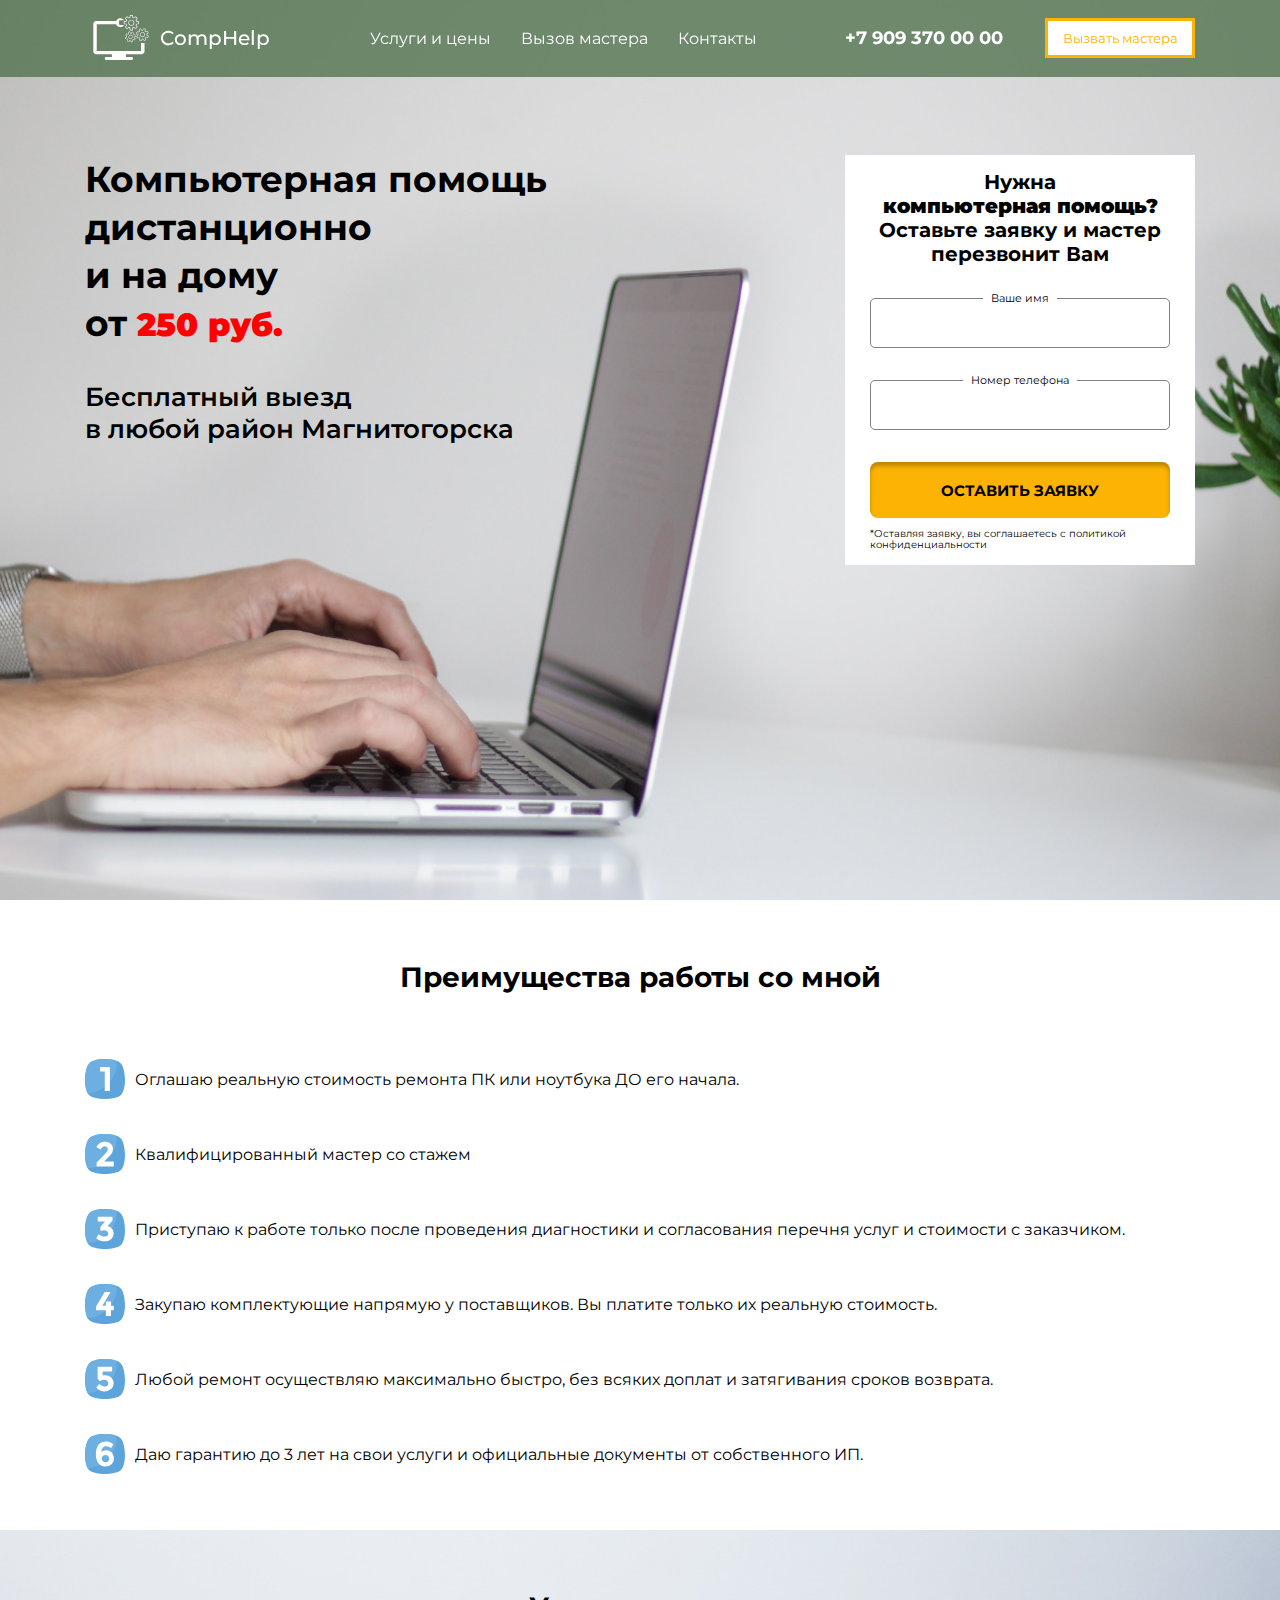
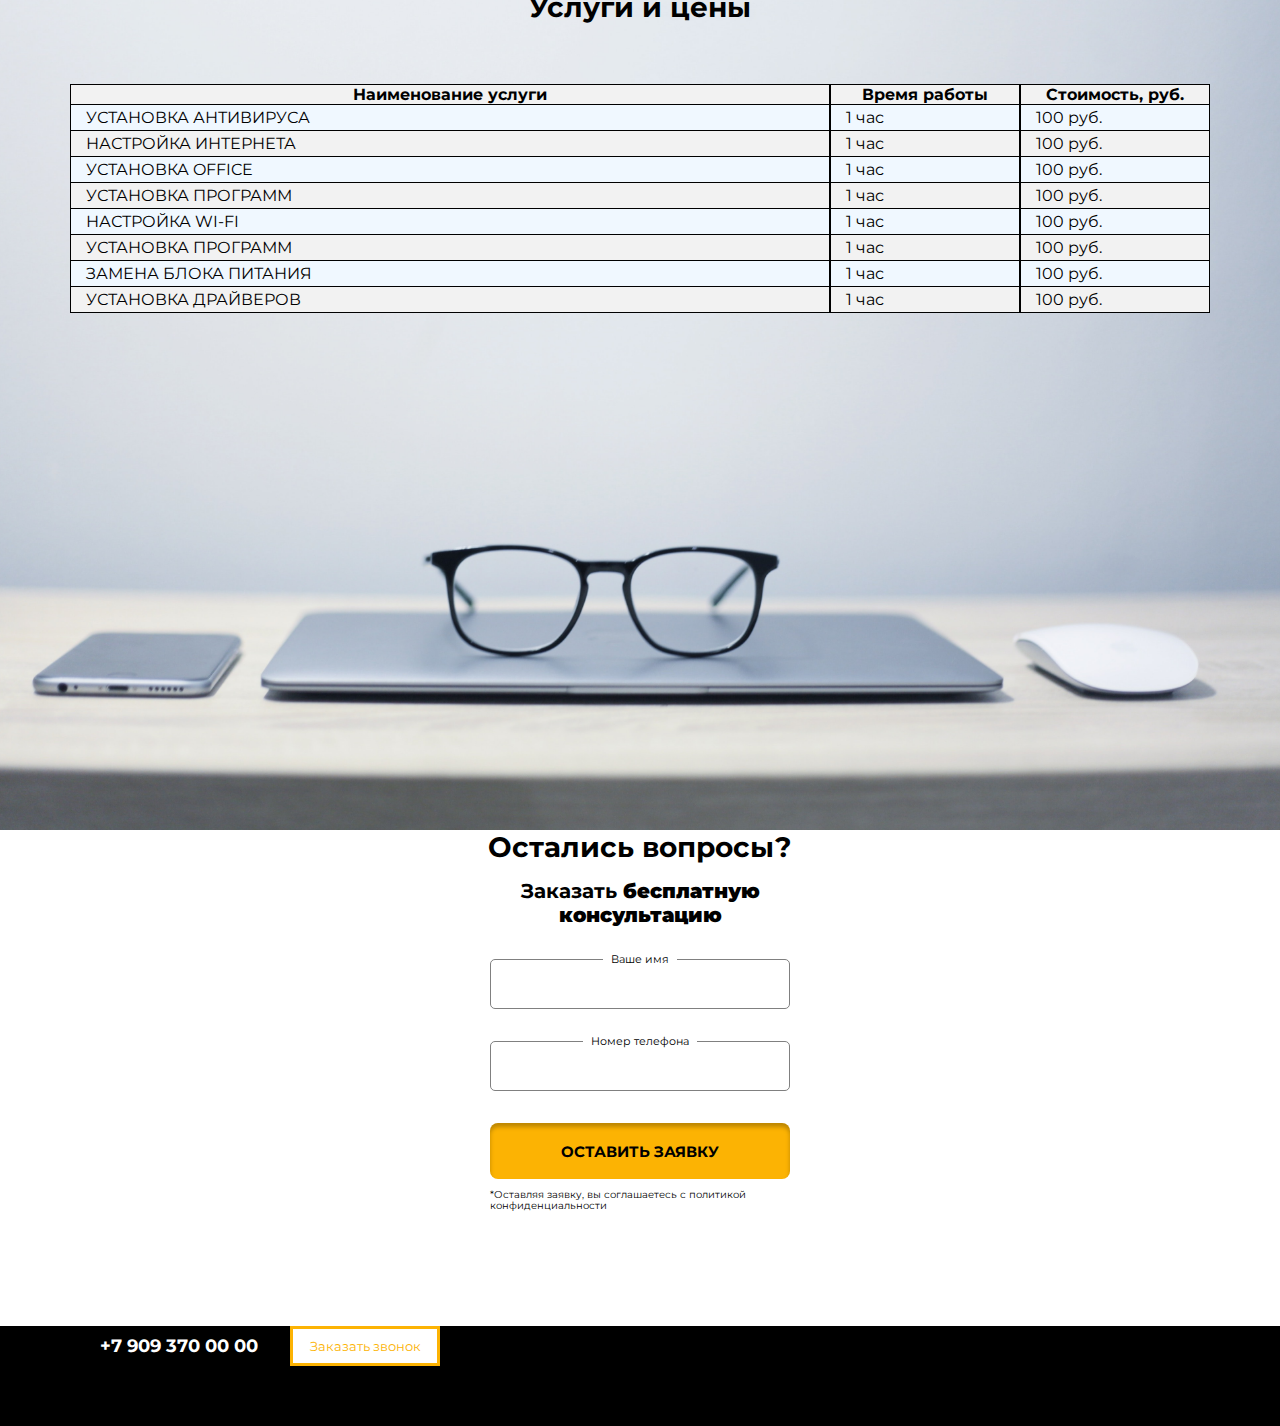
==== index.html @ 7431a52c "Add files via upload" ====
<!DOCTYPE html>
<html lang="ru">
<head>
	<meta charset="UTF-8">
	<title>CoffeeMe</title>
	<link rel="stylesheet" type="text/css" href="css/bootstrap-grid.min.css">
	<link rel="stylesheet" type="text/css" href="css/style.css">
	<link href="https://fonts.googleapis.com/css2?family=Montserrat:wght@300;400;500;600;700&display=swap" rel="stylesheet">
	<link href="https://fonts.googleapis.com/css2?family=Roboto:wght@300;400;500;700&display=swap" rel="stylesheet">
</head>
<body>
<header>
																<!--Навигация-->
	<nav>
		<div class="container nav-container">
			<div class="row">
				<div class="col-xl-3">
				<div class="logo">
					<img src="img/logo.svg" alt="">
					<div class="logo-text">CompHelp</div>
				</div>
				</div>
				<div class="col-xl-5 navigation">
					<div class="nav">
					<ul>
						<li><a href="#">Услуги и цены</a></li>
						<li><a href="#">Вызов мастера</a></li>
						<li><a href="#">Контакты</a></li>
					</ul>
				</div>
			</div>
			<div class="col-xl-4 phone">
				<p>+7 909 370 00 00</p>
				<div><button class="nav-btn" type="submit">Вызвать мастера</button></div>
			</div>
		</div>
		</div>
	</nav>	
																<!--Конец навигации-->	
																<!--Главный экран-->
		<div class="container offer-container">
			<div class="row offer-row justify-content-between">

								<div class="col-xl-6 offer">
									<h1>Компьютерная помощь<br>дистанционно<br>и на дому<br>от <span><b>250 руб.</b></span></h1>
									<p class="main-subtitle">Бесплатный выезд<br>в любой район Магнитогорска</p>						
								</div>

								<div class="col-xl-4">
									<div class="main-form">
											<h3 class="main-form-text">Нужна<br><b>компьютерная помощь?</b><br>Оставьте заявку и мастер перезвонит Вам</h3>
											<form class="form" action="#" method="POST">
												<label for="#">Ваше имя</label>
												<input class="form-input" type="text">
												<label for="#">Номер телефона</label>
												<input class="form-input" type="text">
												<button class="main-form-btn button" type="submit">Оставить заявку</button>
												<p>*Оставляя заявку, вы соглашаетесь с политикой конфиденциальности</p>
											</form>
									</div>
								</div>
			</div>
		</div>	
															<!--Конец главного экрана-->
</header>

	<main>
	<div class="advantages">
		<div class="container advantages-container">
		<h2>Преимущества работы со мной</h2>
		<div class="advantage-list">
		<div class="ad1"><img src="img/one.svg"><p>Оглашаю реальную стоимость ремонта ПК или ноутбука ДО его начала.</p></div>
		<div class="ad2"><img src="img/two.svg"><p>Квалифицированный мастер со стажем</p></div>
		<div class="ad3"><img src="img/three.svg"><p>Приступаю к работе только после проведения диагностики и согласования перечня услуг и стоимости с заказчиком.</p></div>
		<div class="ad4"><img src="img/four.svg"><p>Закупаю комплектующие напрямую у поставщиков. Вы платите только их реальную стоимость.</p></div>
		<div class="ad5"><img src="img/five.svg"><p>Любой ремонт осуществляю максимально быстро, без всяких доплат и затягивания сроков возврата.</p></div>
		<div class="ad6"><img src="img/six.svg"><p>Даю гарантию до 3 лет на свои услуги  и официальные документы от собственного ИП.</p></div>
	</div>
		</div>
	</div>

	<section class="price">
		<div class="container price-container">
			<div class="row">
				<div class="col-xl-12">
					<h2>Услуги и цены</h2>
				</div>
			</div>
			<div class="row">
			<div class="col-xl-8 tables">
				<table class="table1">
				  <tr>
				   	<th>Наименование услуги</th>
				    
				  </tr>

				  <tr>
				    <td>УСТАНОВКА АНТИВИРУСА</td>				    
				  </tr>

				   <tr>
				    <td>НАСТРОЙКА ИНТЕРНЕТА</td>
				  </tr>

				   <tr>
				    <td>УСТАНОВКА OFFICE</td>
				  </tr>

				   <tr>
				    <td>УСТАНОВКА ПРОГРАММ</td>
				  </tr>

				  <tr>
				    <td>НАСТРОЙКА WI-FI</td>				    
				  </tr>

				  <tr>
				    <td>УСТАНОВКА ПРОГРАММ</td>
				   </tr>

				  <tr>
				    <td>ЗАМЕНА БЛОКА ПИТАНИЯ</td>
				  </tr>

				  <tr>
				    <td>УСТАНОВКА ДРАЙВЕРОВ</td>
				  </tr>
				 </table>	
				 </div>

				 <div class="col-xl-2 tables">
				<table class="table1">
				 <th>Время работы</th>
				 <tr>
				 	<td>1 час</td>
				 </tr>
				 <tr>
				 	<td>1 час</td>
				 </tr>
				 <tr>
				 	<td>1 час</td>
				 </tr>
				 <tr>
				 	<td>1 час</td>
				 </tr>
				 <tr>
				 	<td>1 час</td>
				 </tr>
				 <tr>
				 	<td>1 час</td>
				 </tr>
				 <tr>
				 	<td>1 час</td>
				 </tr>
				 <tr>
				 	<td>1 час</td>
				 </tr>				
				</table>
			</div>
				<div class="col-xl-2 tables">
				<table class="table1">
				    <th>Стоимость, руб.</th>
				    <tr>
				    	<td>100 руб.</td>
				    </tr>
				    <tr>
				    	<td>100 руб.</td>
				    </tr>
				    <tr>
				    	<td>100 руб.</td>
				    </tr>
				    <tr>
				    	<td>100 руб.</td>
				    </tr>
				    <tr>
				    	<td>100 руб.</td>
				    </tr>
				    <tr>
				    	<td>100 руб.</td>
				    </tr>
				    <tr>
				    	<td>100 руб.</td>
				    </tr>
				    <tr>
				    	<td>100 руб.</td>
				    </tr>
				</table>
				    </div>	
			
</div>
		
	</section>
															<!--Это слайдер-->
	

	<section class="section-review">
		<div class="container review-container">
			<div class="row">
				<div class="col-xl-12">
					<h2>Остались вопросы?</h2>
				</div>
			</div>
			<div class="row">
				<div class="col-xl-4 offset-xl-4">
					
					<div class="main-form">
											<h2 class="main-form-text">Заказать <b>бесплатную консультацию</b></h2>
											<form class="form" action="#" method="POST">
												<label for="#">Ваше имя</label>
												<input class="form-input" type="text">
												<label for="#">Номер телефона</label>
												<input class="form-input" type="text">
												<button class="main-form-btn button" type="submit">Оставить заявку</button>
												<p>*Оставляя заявку, вы соглашаетесь с политикой конфиденциальности</p>
											</form>
									</div>

				</div>
			</div>
		</div>
	</section>		
	</main>

	<footer>
		<div class="container footer-container">

		<div class="col-xl-4 phone">
				<p>+7 909 370 00 00</p>
				<div><button class="nav-btn" type="submit">Заказать звонок</button></div>
			</div>
			</div>
	</footer>
	<!-- <script src="js/jquery-3.5.1.min.js"></script> -->
	<!-- <script src="js/owl.carousel.min.js"></script> -->
	<!-- <script src="js/script.js"></script> -->

<!--Подключеам стили слик слайдера-->
	<script src="https://ajax.googleapis.com/ajax/libs/jquery/1.11.3/jquery.min.js"></script>
	<link rel="stylesheet" href="js/slick/slick.css">
	<link rel="stylesheet" href="js/slick/slick-theme.css">

																			<!--Подключеам саму библиотеку слик слайдера-->

	<script src="js/slick/slick.min.js"></script>

																			<!--Инициализируем слайдера-->

	<script>
		
  $('.review-slider').slick({
  	dots: true,
  	arrows: true,
    infinite: true,
  slidesToShow: 1,
  slidesToScroll: 1,
  responsive: [
    {
      
      breakpoint: 991,
      settings: {
        slidesToShow: 2,
        slidesToScroll: 2
      }
    },
    {
      breakpoint: 767,
      settings: {
        slidesToShow: 1,
        slidesToScroll: 1
      }
    }
    // You can unslick at a given breakpoint now by adding:
    // settings: "unslick"
    // instead of a settings object
  ]
  });

	</script>


</body>
</html>
---- css/style.css ----
@import url(header.css);
@import url(advantages.css);
@import url(price.css);
@import url(review.css);
@import url(footer.css);

* {
	font-family: 'Montserrat', sans-serif;
	margin: 0;
	padding: 0;
	box-sizing: border-box;
	outline: none !important;
}
h2 {
	font-size: 28px;
	text-align: center;
}
ul {
	list-style: none;
}
a {
	text-decoration: none;	
	color: #fff;
}
							/*Оформление форм*/
.main-form {
	background-color: #fff;
	color: #000;
	text-align: center;	
	max-width: 100%;
	padding: 15px 25px;
}
	/*Заголовок формы*/
.main-form-text {
	margin-bottom: 2rem;
	font-size: 20px;
}
.main-form p {
	font-size: 0.6em;
	text-align: left;
	margin-top: 10px;
}
/*Поле для ввода*/
.form-input {
	display: block;
	border: 1px solid grey;
	width: 100%;
	padding: 1rem;
	margin: 2rem 0;
	border-radius: 5px;
}


/*Подписи к полям*/
label {
	position: absolute;
	left: 50%;
	transform: translateX(-50%) translateY(-50%);
	background-color: #fff;
	padding: 0.5rem;
	font-size: 0.7rem;
}

/*Кнопка отправить заявку*/
.main-form-btn {
display: block;
height: 3.5rem;
width: 100%;
font-size: 0.7em;
}

.button {
	background-color: #fcb303;
	color: #000;
	font-weight: 700;
	font-size: 15px;
	padding: 10px 18px;
	border-radius: 8px;
	text-transform: uppercase;
	border: none;
	transition: all 0.2s;
	box-shadow: inset 0px 4px 4px rgba(0, 0, 0, 0.25);
}
button:hover {
	cursor: pointer;
	background-color: darken(#fcb303, 5%);

}
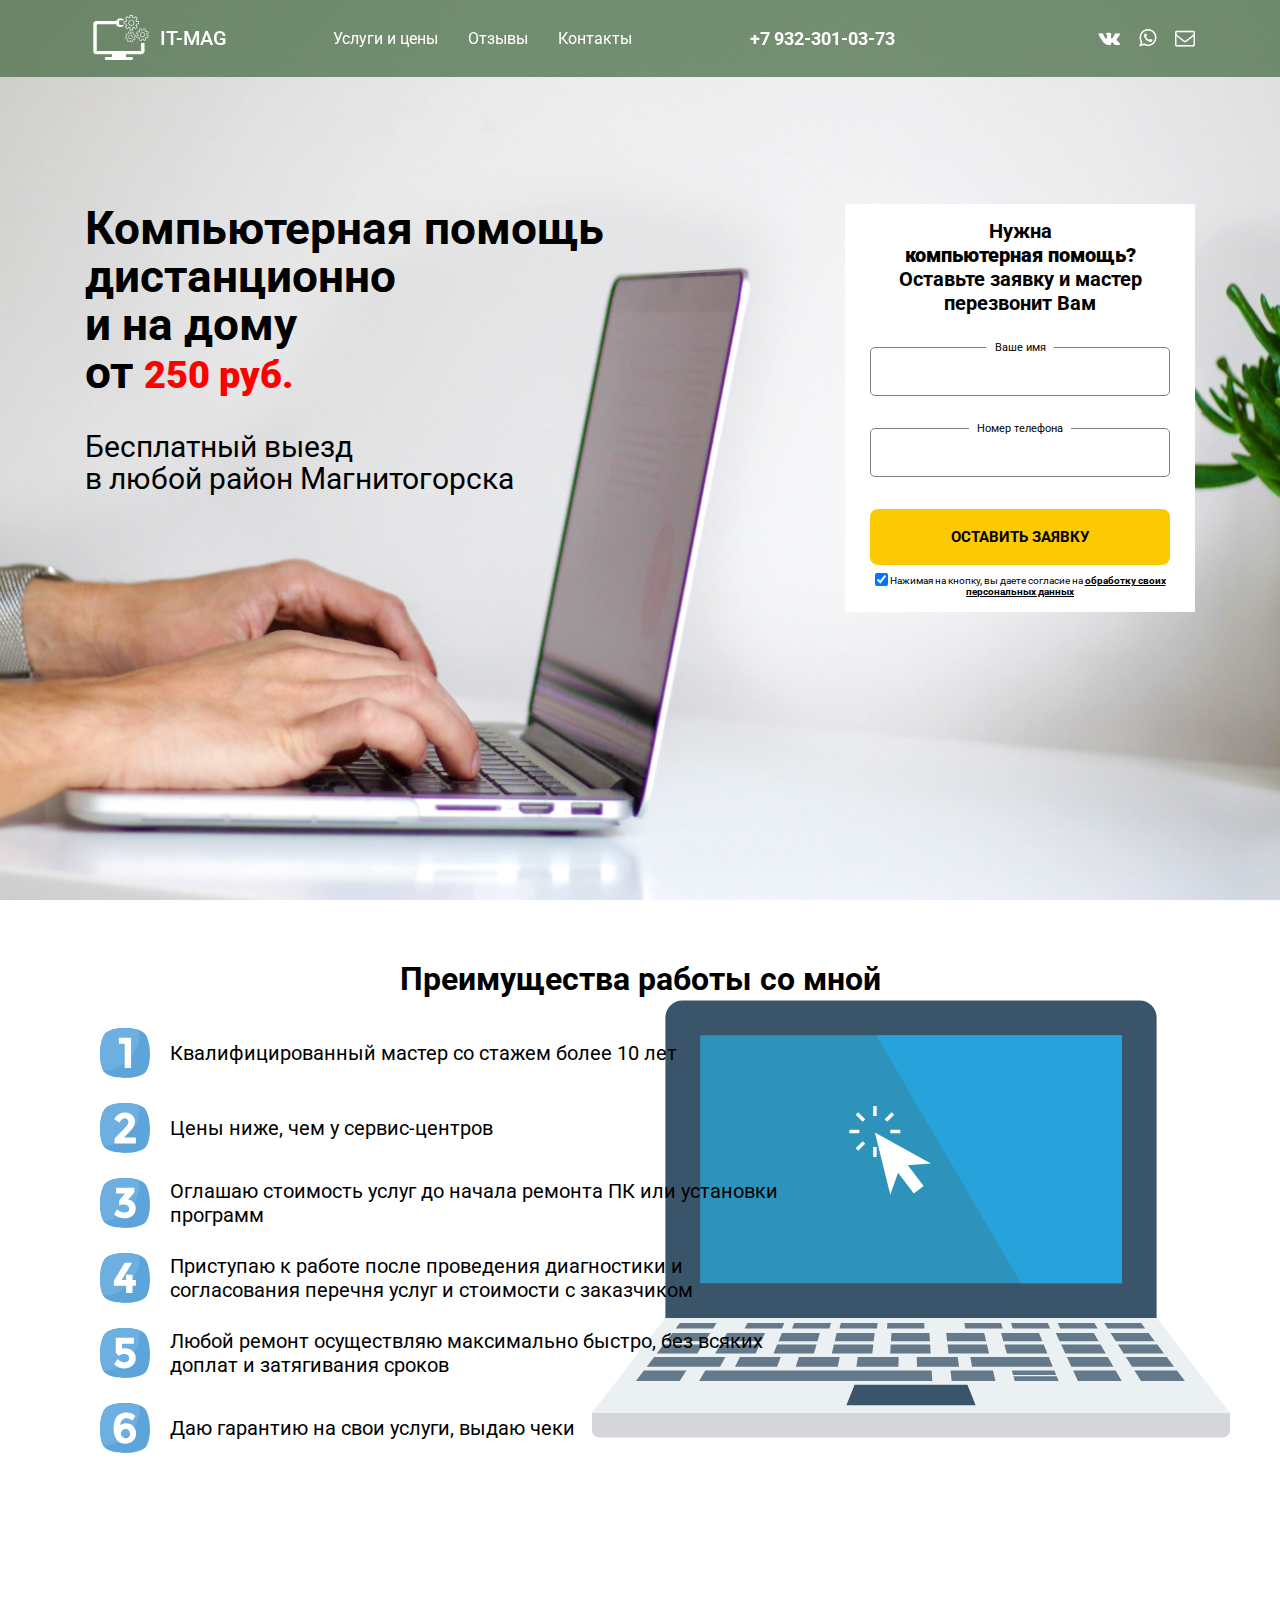
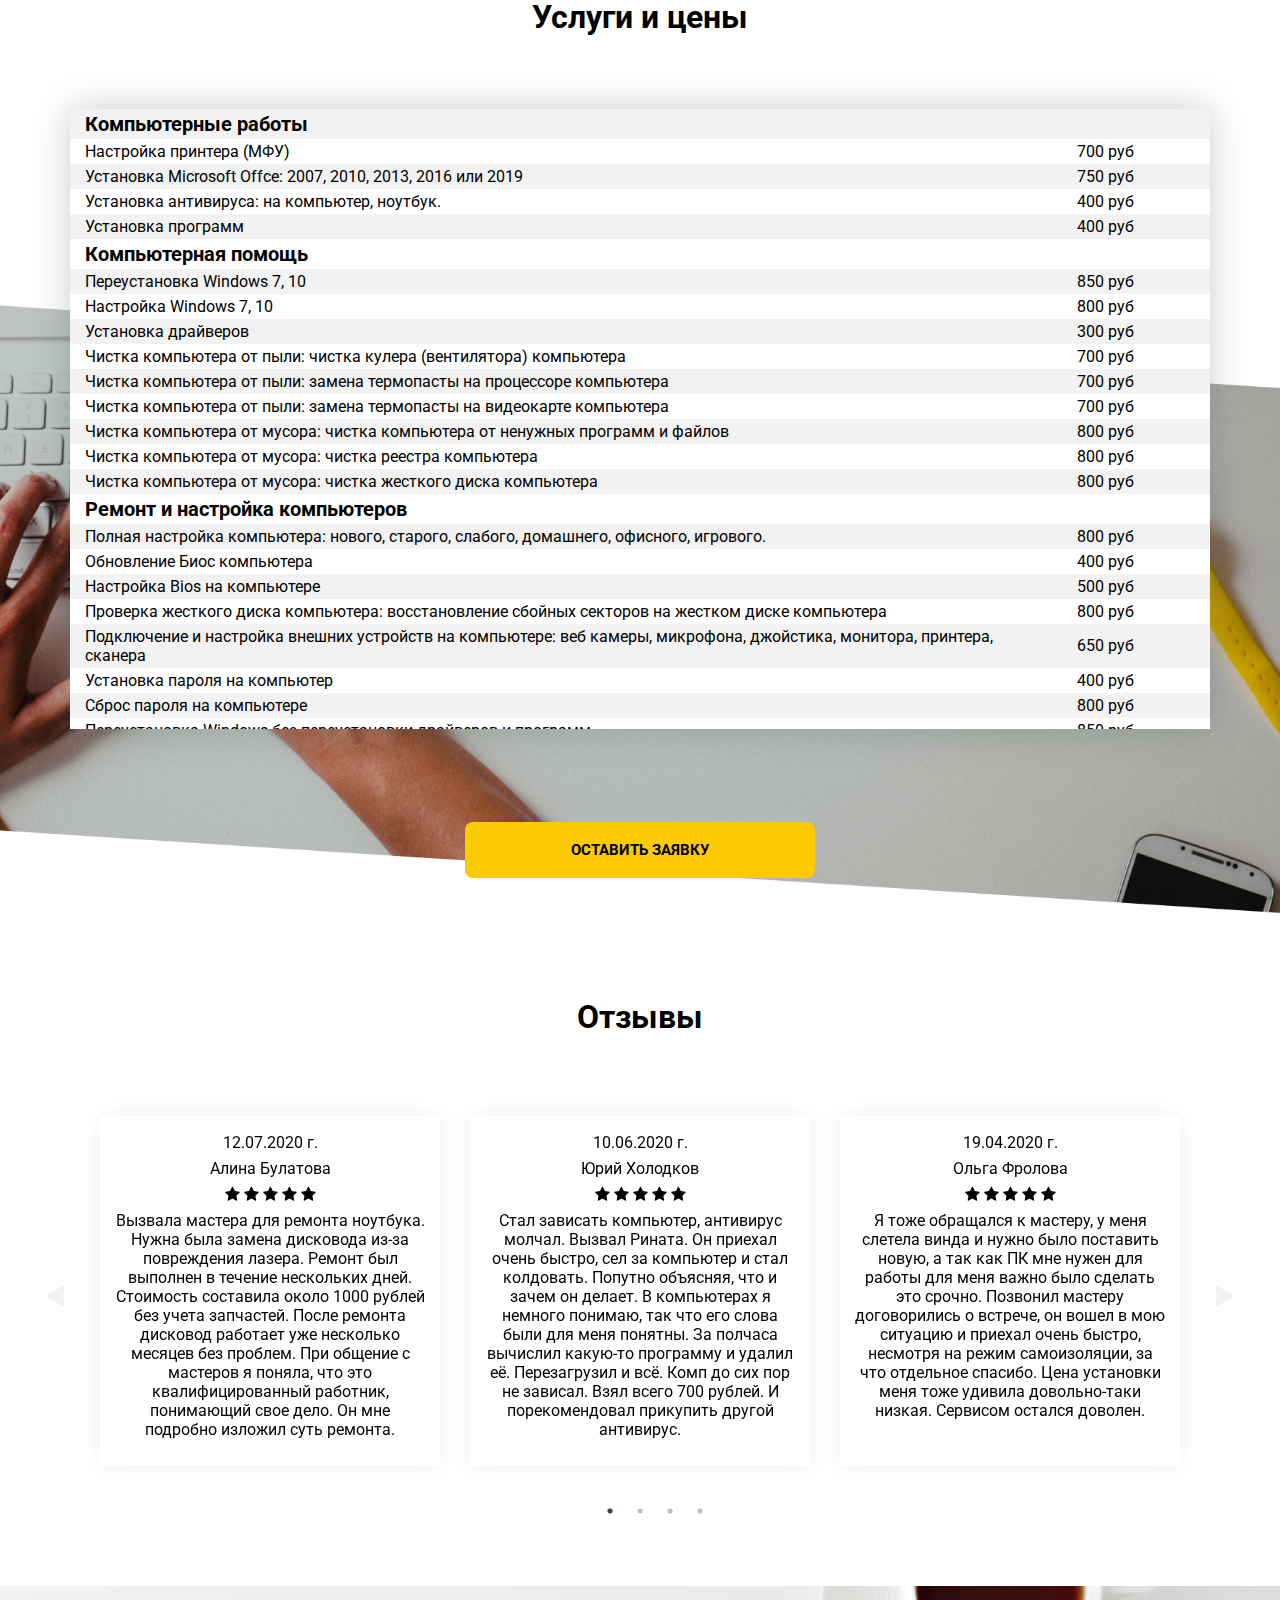
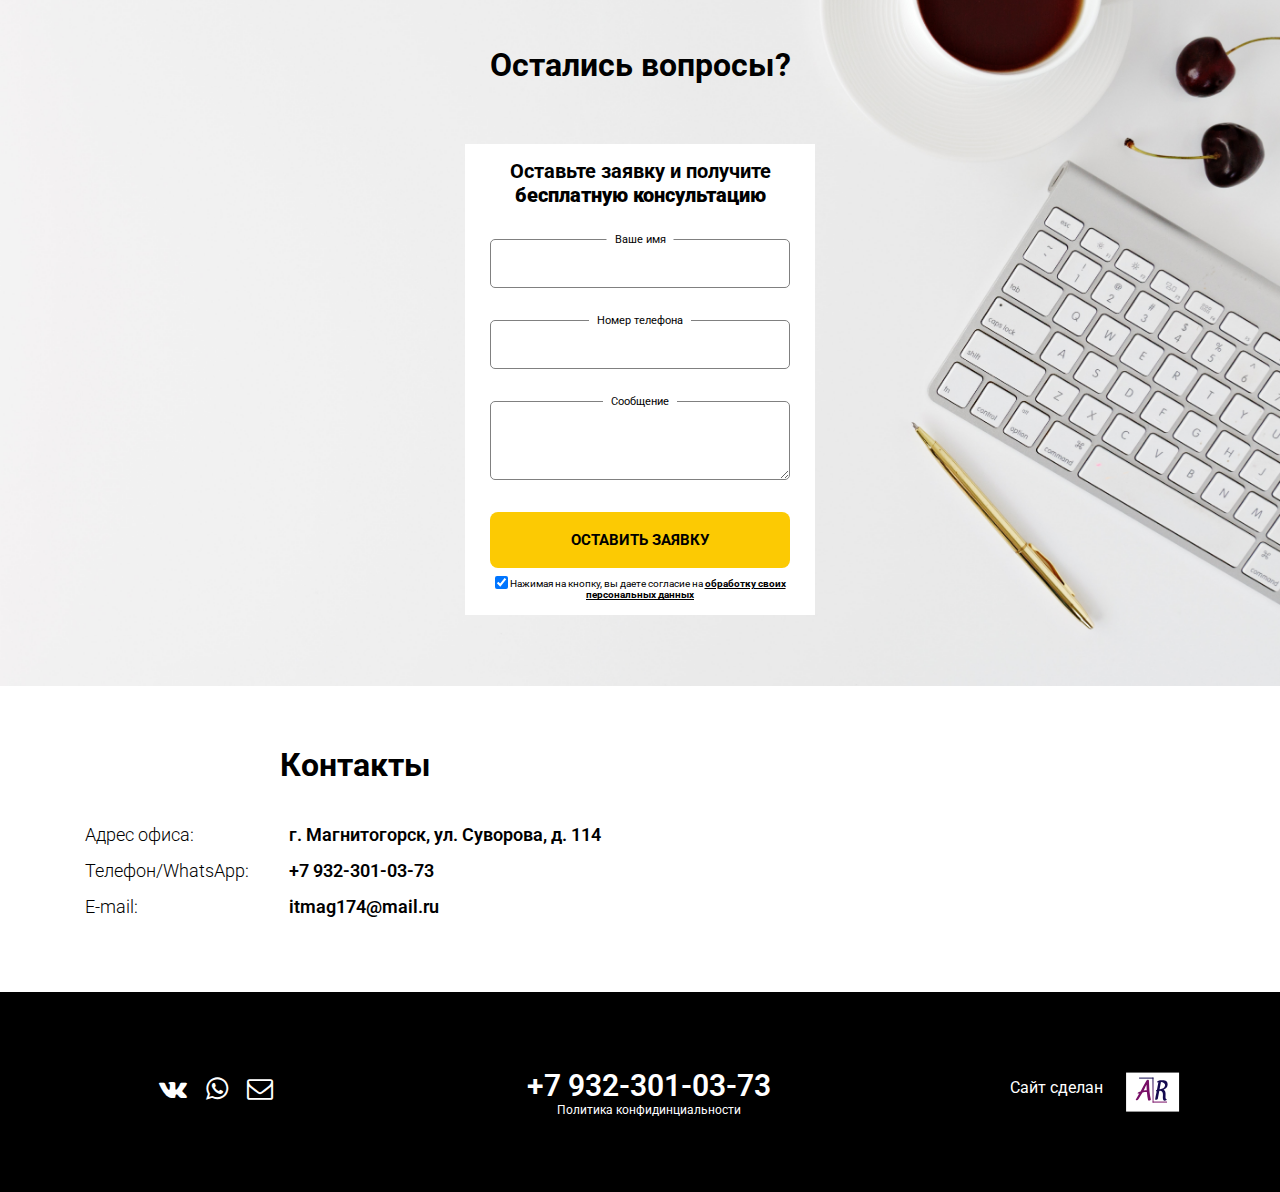
==== commit a92487a5: "Add files via upload" ====
--- a/index.html
+++ b/index.html
@@ -1,282 +1,450 @@
 <!DOCTYPE html>
 <html lang="ru">
-<head>
-	<meta charset="UTF-8">
-	<title>CoffeeMe</title>
-	<link rel="stylesheet" type="text/css" href="css/bootstrap-grid.min.css">
-	<link rel="stylesheet" type="text/css" href="css/style.css">
-	<link href="https://fonts.googleapis.com/css2?family=Montserrat:wght@300;400;500;600;700&display=swap" rel="stylesheet">
-	<link href="https://fonts.googleapis.com/css2?family=Roboto:wght@300;400;500;700&display=swap" rel="stylesheet">
-</head>
-<body>
-<header>
-																<!--Навигация-->
-	<nav>
-		<div class="container nav-container">
-			<div class="row">
-				<div class="col-xl-3">
-				<div class="logo">
-					<img src="img/logo.svg" alt="">
-					<div class="logo-text">CompHelp</div>
+	<head>
+		<meta charset="UTF-8">
+		<title>CoffeeMe</title>
+		<link rel="stylesheet" type="text/css" href="css/bootstrap-grid.min.css">
+		<link rel="stylesheet" type="text/css" href="css/style.css">
+		<link href="https://fonts.googleapis.com/css2?family=Open+Sans:ital,wght@0,300;0,400;0,700;1,300&display=swap" rel="stylesheet">
+		<link href="https://fonts.googleapis.com/css2?family=Roboto:wght@300;400;500;700;900&display=swap" rel="stylesheet">
+		<link rel="stylesheet" href="css/font-awesome-4.7.0/css/font-awesome.min.css">
+	</head>
+	<body>
+		<header>
+			<!--Навигация-->
+			<nav>
+				<div class="container nav-container">
+					<div class="row">
+						<div class="col-xl-2">
+							<div class="logo">
+								<img src="img/logo.svg" alt="">
+								<div class="logo-text">IT-MAG</div>
+							</div>
+						</div>
+						<div class="col-xl-5 navigation">
+							<div class="nav">
+								<ul>
+									<li><a href="#">Услуги и цены</a></li>
+									<li><a href="#">Отзывы</a></li>
+									<li><a href="#">Контакты</a></li>
+								</ul>
+							</div>
+						</div>
+						<div class="col-xl-3 phone">
+							<a href="tel:89639030887">+7 932-301-03-73</a>
+						</div>
+						<div class="col-xl-2 icons">
+							<div class="icons-nav">
+								<i class="fa fa-vk" aria-hidden="true"></i>
+								<i class="fa fa-whatsapp" aria-hidden="true"></i>
+								<i class="fa fa-envelope-o" aria-hidden="true"></i>
+							</div>
+						</div>
+					</div>
 				</div>
+			</nav>
+			<!--Конец навигации-->
+			<!--Главный экран-->
+			<div class="container offer-container">
+				<div class="row offer-row justify-content-between">
+					<div class="col-xl-6 offer">
+						<h1>Компьютерная помощь<br>дистанционно<br>и на дому<br>от <span>250 руб.</span></h1>
+						<p class="main-subtitle">Бесплатный выезд<br>в любой район Магнитогорска</p>
+					</div>
+					<div class="col-xl-4">
+						<div class="main-form">
+							<h3 class="main-form-text">Нужна<br><b>компьютерная помощь?</b><br>Оставьте заявку и мастер перезвонит Вам</h3>
+							<form class="form" action="mailer/smart.php" method="POST">
+								<label for="#">Ваше имя</label>
+								<input name="user_name" class="form-input" type="text">
+								<label for="#">Номер телефона</label>
+								<input name="user_phone" class="form-input" type="text">
+								<button class="main-form-btn button" type="submit">Оставить заявку</button>
+								<p class="checkboxp"><input type="checkbox" class="form-checkbox" id="input_3_1002" name="q3_myProducts3[][id]" value="1002" checked>
+									Нажимая на кнопку, вы даете согласие на <a href="#">обработку своих персональных данных</a></p>
+								</form>
+							</div>
+						</div>
+					</div>
 				</div>
-				<div class="col-xl-5 navigation">
-					<div class="nav">
-					<ul>
-						<li><a href="#">Услуги и цены</a></li>
-						<li><a href="#">Вызов мастера</a></li>
-						<li><a href="#">Контакты</a></li>
-					</ul>
-				</div>
-			</div>
-			<div class="col-xl-4 phone">
-				<p>+7 909 370 00 00</p>
-				<div><button class="nav-btn" type="submit">Вызвать мастера</button></div>
-			</div>
-		</div>
-		</div>
-	</nav>	
-																<!--Конец навигации-->	
-																<!--Главный экран-->
-		<div class="container offer-container">
-			<div class="row offer-row justify-content-between">
-
-								<div class="col-xl-6 offer">
-									<h1>Компьютерная помощь<br>дистанционно<br>и на дому<br>от <span><b>250 руб.</b></span></h1>
-									<p class="main-subtitle">Бесплатный выезд<br>в любой район Магнитогорска</p>						
-								</div>
-
-								<div class="col-xl-4">
-									<div class="main-form">
-											<h3 class="main-form-text">Нужна<br><b>компьютерная помощь?</b><br>Оставьте заявку и мастер перезвонит Вам</h3>
-											<form class="form" action="#" method="POST">
-												<label for="#">Ваше имя</label>
-												<input class="form-input" type="text">
-												<label for="#">Номер телефона</label>
-												<input class="form-input" type="text">
-												<button class="main-form-btn button" type="submit">Оставить заявку</button>
-												<p>*Оставляя заявку, вы соглашаетесь с политикой конфиденциальности</p>
-											</form>
+				<!--Конец главного экрана-->
+			</header>
+			<main>
+				<section class="advantages">
+					<div class="container advantages-container">
+						<h2>Преимущества работы со мной</h2>
+						<div class="col-xl-8">
+							<div class="advantage-list">
+								<div class="ad1"><img src="img/one.svg"><p>Квалифицированный мастер со стажем более 10 лет</p></div>
+								<div class="ad2"><img src="img/two.svg"><p>Цены ниже, чем у сервис-центров</p></div>
+								<div class="ad3"><img src="img/three.svg"><p>Оглашаю стоимость услуг до начала ремонта ПК или установки программ</p></div>
+								<div class="ad4"><img src="img/four.svg"><p>Приступаю к работе после проведения диагностики и согласования перечня услуг и стоимости с заказчиком</p></div>
+								<div class="ad5"><img src="img/five.svg"><p>Любой ремонт осуществляю максимально быстро, без всяких доплат и затягивания сроков</p></div>
+								<div class="ad6"><img src="img/six.svg"><p>Даю гарантию на свои услуги, выдаю чеки</p></div>
+							</div>
+						</div>
+					</div>
+				</section>
+				<section class="price">
+					<div class="container price-container">
+						<div class="row">
+							<div class="col-xl-12">
+								<h2>Услуги и цены</h2>
+							</div>
+						</div>
+						<div class="row table-row">
+							<div class="col-xl-12 tables">
+								<table class="table1">
+									<tr><td><span>Компьютерные работы</span></td><td></td></tr>
+									<tr><td>Настройка принтера (МФУ)</td><td>700 руб</td></tr>
+									<tr><td>Установка Microsoft Offce: 2007, 2010, 2013, 2016 или 2019</td><td>750 руб</td></tr>
+									<tr><td>Установка антивируса: на компьютер, ноутбук.</td><td>400 руб</td></tr>
+									<tr><td>Установка программ</td><td>400 руб</td></tr>
+									<tr><td><span>Компьютерная помощь</span></td><td></td></tr>
+									<tr><td>Переустановка Windows 7, 10</td><td>850 руб</td></tr>
+									<tr><td>Настройка Windows 7, 10</td><td>800 руб</td></tr>
+									<tr><td>Установка драйверов</td><td>300 руб</td></tr>
+									<tr><td>Чистка компьютера от пыли: чистка кулера (вентилятора) компьютера</td><td>700 руб</td></tr>
+									<tr><td>Чистка компьютера от пыли: замена термопасты на процессоре компьютера</td><td>700 руб</td></tr>
+									<tr><td>Чистка компьютера от пыли: замена термопасты на видеокарте компьютера</td><td>700 руб</td></tr>
+									<tr><td>Чистка компьютера от мусора: чистка компьютера от ненужных программ и файлов</td><td>800 руб</td></tr>
+									<tr><td>Чистка компьютера от мусора: чистка реестра компьютера</td><td>800 руб</td></tr>
+									<tr><td>Чистка компьютера от мусора: чистка жесткого диска компьютера</td><td>800 руб</td></tr>
+									<tr><td><span>Ремонт и настройка компьютеров</span></td><td></td></tr>
+									<tr><td>Полная настройка компьютера: нового, старого, слабого, домашнего, офисного, игрового.</td><td>800 руб</td></tr>
+									<tr><td>Обновление Биос компьютера</td><td>400 руб</td></tr>
+									<tr><td>Настройка Bios на компьютере</td><td>500 руб</td></tr>
+									<tr><td>Проверка жесткого диска компьютера: восстановление сбойных секторов на жестком диске компьютера</td><td>800 руб</td></tr>
+									<tr><td>Подключение и настройка внешних устройств на компьютере: веб камеры, микрофона, джойстика, монитора, принтера, сканера</td><td>650 руб</td></tr>
+									<tr><td>Установка пароля на компьютер</td><td>400 руб</td></tr>
+									<tr><td>Сброс пароля на компьютере</td><td>800 руб</td></tr>
+									<tr><td>Переустановка Windows без переустановки драйверов и программ</td><td>850 руб</td></tr>
+									<tr><td>Переустановка Виндовс с переустановкой всех драйверов</td><td>1200 руб</td></tr>
+									<tr><td>Полная переустановка Windows: переустановка всех драйверов; переустановка программ - Ms Office, Антивируса, Adobe Reader, Архиваторов, Браузеров, Skype.</td><td>1500 руб</td></tr>
+									<tr><td>Сохранение данных, настроек перед переустановкой Windows</td><td>900 руб</td></tr>
+									<tr><td>Восстановление запуска (загрузчика) Windows</td><td>900 руб</td></tr>
+									<tr><td>Восстановление Виндовс из точки восстановления</td><td>700 руб</td></tr>
+									<tr><td>Восстановление Windows после сбоя (при появлении STOP экрана)</td><td>1500 руб</td></tr>
+									<tr><td>Восстановление настроек Windows</td><td>1300 руб</td></tr>
+									<tr><td>Восстановление пароля на Windows</td><td>800 руб</td></tr>
+									<tr><td>Восстановление заводской Виндовс</td><td>900 руб</td></tr>
+									<tr><td>Настройка Виндовс минимальная: настройка и оптимизация.</td><td>800 руб</td></tr>
+									<tr><td>Полная настройка Windows: настройка и оптимизация; чистка системного реестра; настройка автозапуска; проверка на вирусы; установка необходимых программ.</td><td>1200 руб</td></tr>
+									<tr><td>Обновление драйверов Windows</td><td>400 руб</td></tr>
+									<tr><td>Установка обновлений Windows</td><td>500 руб</td></tr>
+									<tr><td>Установка пароля на Windows</td><td>400 руб</td></tr>
+									<tr><td>Сброс пароля на Windows</td><td>800 руб</td></tr>
+									<tr><td><span>Ремонт ноутбуков</span></td><td></td></tr>
+									<tr><td>Чистка ноутбука от пыли: чистка системы охлаждения ноутбука</td><td>1300 руб</td></tr>
+									<tr><td>Чистка ноутбука от пыли: чистка кулера (вентилятора) ноутбука</td><td>1300 руб</td></tr>
+									<tr><td>Чистка ноутбука от пыли: замена термопасты на ноутбуке</td><td>1300 руб</td></tr>
+									<tr><td>Чистка ноутбука от ненужных программ и файлов</td><td>800 руб</td></tr>
+									<tr><td>Чистка ноутбука от вирусов</td><td>450 руб</td></tr>
+									<tr><td>Полная настройка ноутбука</td><td>1400 руб</td></tr>
+									<tr><td>Обновление БИОС (BIOS) на ноутбуке</td><td>400 руб</td></tr>
+									<tr><td>Настройка БИОС на ноутбуке</td><td>700 руб</td></tr>
+									<tr><td>Сброс настроек на ноутбуке: возвращение к заводским настройкам ноутбука.</td><td>800 руб</td></tr>
+									<tr><td>Проверка жесткого диска ноутбука: восстановление сбойных секторов жесткого диска ноутбука.</td><td>700 руб</td></tr>
+									<tr><td>Установка пароля на ноутбук</td><td>400 руб</td></tr>
+									<tr><td>Сброс пароля на ноутбуке</td><td>800 руб</td></tr>
+									<tr><td><span>Сборка компьютеров на заказ</span></td><td></td></tr>
+									<tr><td>Апгрейд процессора компьютера: замена процессора на более мощный.</td><td>750 руб</td></tr>
+									<tr><td>Модернизация материнской платы компьютера: замена материнской платы без переустановки Windows.</td><td>800 руб</td></tr>
+									<tr><td>Апгрейд видеокарты компьютера: замена видеокарты на более мощную.</td><td>700 руб</td></tr>
+									<tr><td>Модернизация оперативной памяти компьютера: увеличение оперативной памяти.</td><td>500 руб</td></tr>
+									<tr><td>Апгрейд жесткого диска компьютера: замена жесткого диска на диск большего объема; установка второго жесткого диска; перенос данных со старого жесткого диска компьютера на новый диск.</td><td>850 руб</td></tr>
+									<tr><td>Модернизация блока питания компьютера: замена блока питания на более мощный.</td><td>500 руб</td></tr>
+									<tr><td>Апгрейд корпуса компьютера</td><td>1200 руб</td></tr>
+									<tr><td><span>Модернизация компьютеров и ноутбуков</span></td><td></td></tr>
+									<tr><td>Модернизация ноутбука</td><td>1200 руб</td></tr>
+									<tr><td>Апгрейд оперативной памяти ноутбука</td><td>800 руб</td></tr>
+									<tr><td>Апгрейд жесткого диска ноутбука: перенос данных со старого жесткого диска ноутбука на новый HDD.</td><td>800 руб</td></tr>
+									<tr><td><span>Сборка компьютеров на заказ</span></td><td></td></tr>
+									<tr><td>Установка SSD диска на компьютер: перенос данных с жесткого диска на SSD.</td><td>950 руб</td></tr>
+									<tr><td>Сборка компьютера</td><td>1200 руб</td></tr>
+									<tr><td>Сборка компьютера для офиса</td><td>1200 руб</td></tr>
+									<tr><td>Доставка компьютера по Магнитогорску</td><td>450 руб</td></tr>
+									<tr><td>Сборка компьютера для игр</td><td>1200 руб</td></tr>
+									<tr><td>Сборка компьютера для графики</td><td>1200 руб</td></tr>
+									<tr><td>Сборка компьютера из комплектующих заказчика</td><td>1200 руб</td></tr>
+									<tr><td><span>Модернизация компьютеров и ноутбуков</span></td><td></td></tr>
+									<tr><td>Замена материнской платы на компьютере</td><td>700 руб</td></tr>
+									<tr><td>Замена видеокарты на компьютере</td><td>300 руб</td></tr>
+									<tr><td>Замена жесткого диска на компьютере</td><td>300 руб</td></tr>
+									<tr><td>Замена оперативной памяти на компьютере</td><td>300 руб</td></tr>
+									<tr><td>Замена блока питания компьютера</td><td>400 руб</td></tr>
+									<tr><td>Замена жесткого диска на SSD диск в ноутбуке: перенос данных с жесткого диска ноутбука на SSD диск.</td><td>500 руб</td></tr>
+									<tr><td>Установка SSD диска в ноутбук вместо DVD</td><td>800 руб</td></tr>
+									<tr><td><span>Настройка Wi-Fi</span></td><td></td><span></span></tr>
+									<tr><td>Настройка Wi-Fi роутера</td><td>500 руб</td></tr>
+									<tr><td>Настройка интернета на дому</td><td>400 руб</td></tr>
+									<tr><td>Настройка интернета в офисе</td><td>500 руб</td></tr>
+									<tr><td><span>Поиск и удаление вирусов</span></td><td></td></tr>
+									<tr><td>Удаление (лечение) вирусов</td><td>700 руб</td></tr>
+									<tr><td>Удаление вирусов: с компьютера, ноутбука.</td><td>700 руб</td></tr>
+									<tr><td><span>Восстановление данных</span></td><td></td></tr>
+									<tr><td>Восстановление данных</td><td>От 600 руб</td></tr>
+									<tr><td><span>Компьютерные работы</span></td><td></td></tr>
+									<tr><td>Удаленное обслуживание компьютеров</td><td>700 руб</td></tr>
+									<tr><td>Удаленное обслуживание сервера</td><td>900 руб</td></tr>
+									<tr><td>Абонентское обслуживание сервера</td><td>От 1000 руб</td></tr>
+									<tr><td><span>Настройка Wi-Fi</span></td><td></td></tr>
+									<tr><td>Настройка локальной сети</td><td>400 руб</td></tr>
+									<tr><td>Настройка беспроводной сети</td><td>500 руб</td></tr>
+									<tr><td>Настройка общего доступа к файлам или принтеру</td><td>400 руб</td></tr>
+									<tr><td>Настройка удаленного доступа к сети</td><td>1000 руб</td></tr>
+									<tr><td>Прокладка сетевого кабеля</td><td>30 руб/м</td></tr>
+									<tr><td>Разделка сетевого кабеля</td><td>350 руб</td></tr>
+								</table>
+								
+							</div>
+						</div>
+						<div class="row">
+							<div class="col-xl-4 offset-xl-4">
+								<button class="button main-form-btn price-btn popup-btn header-btn" data-toggle="modal">Оставить заявку</button>
+							</div>
+						</div>
+					</div>
+					
+				</section>
+				<!--Это слайдер-->
+				<section class="review">
+					<div class="container review-container">
+						<div class="row">
+							<div class="col-xl-12">
+								<h2>Отзывы</h2>
+							</div>
+							<div class="col-xl-12 reviews review-slider">
+								<div class="slider-item">
+									<div class="review1">
+										<p>12.07.2020 г.</p>
+										<p>Алина Булатова</p>
+										<div class="icon-star">
+											<p><i class="fa fa-star" aria-hidden="true"></i>
+												<i class="fa fa-star" aria-hidden="true"></i>
+												<i class="fa fa-star" aria-hidden="true"></i>
+												<i class="fa fa-star" aria-hidden="true"></i>
+											<i class="fa fa-star" aria-hidden="true"></i></p>
+										</div>
+										<p>Вызвала мастера для ремонта ноутбука. Нужна была замена дисковода из-за повреждения лазера. Ремонт был выполнен в течение нескольких дней. Стоимость составила около 1000 рублей без учета запчастей. После ремонта дисковод работает уже несколько месяцев без проблем. При общение с мастеров я поняла, что это квалифицированный работник, понимающий свое дело. Он мне подробно изложил суть ремонта.</p>
 									</div>
 								</div>
-			</div>
-		</div>	
-															<!--Конец главного экрана-->
-</header>
-
-	<main>
-	<div class="advantages">
-		<div class="container advantages-container">
-		<h2>Преимущества работы со мной</h2>
-		<div class="advantage-list">
-		<div class="ad1"><img src="img/one.svg"><p>Оглашаю реальную стоимость ремонта ПК или ноутбука ДО его начала.</p></div>
-		<div class="ad2"><img src="img/two.svg"><p>Квалифицированный мастер со стажем</p></div>
-		<div class="ad3"><img src="img/three.svg"><p>Приступаю к работе только после проведения диагностики и согласования перечня услуг и стоимости с заказчиком.</p></div>
-		<div class="ad4"><img src="img/four.svg"><p>Закупаю комплектующие напрямую у поставщиков. Вы платите только их реальную стоимость.</p></div>
-		<div class="ad5"><img src="img/five.svg"><p>Любой ремонт осуществляю максимально быстро, без всяких доплат и затягивания сроков возврата.</p></div>
-		<div class="ad6"><img src="img/six.svg"><p>Даю гарантию до 3 лет на свои услуги  и официальные документы от собственного ИП.</p></div>
-	</div>
-		</div>
-	</div>
-
-	<section class="price">
-		<div class="container price-container">
-			<div class="row">
-				<div class="col-xl-12">
-					<h2>Услуги и цены</h2>
-				</div>
-			</div>
-			<div class="row">
-			<div class="col-xl-8 tables">
-				<table class="table1">
-				  <tr>
-				   	<th>Наименование услуги</th>
-				    
-				  </tr>
-
-				  <tr>
-				    <td>УСТАНОВКА АНТИВИРУСА</td>				    
-				  </tr>
-
-				   <tr>
-				    <td>НАСТРОЙКА ИНТЕРНЕТА</td>
-				  </tr>
-
-				   <tr>
-				    <td>УСТАНОВКА OFFICE</td>
-				  </tr>
-
-				   <tr>
-				    <td>УСТАНОВКА ПРОГРАММ</td>
-				  </tr>
-
-				  <tr>
-				    <td>НАСТРОЙКА WI-FI</td>				    
-				  </tr>
-
-				  <tr>
-				    <td>УСТАНОВКА ПРОГРАММ</td>
-				   </tr>
-
-				  <tr>
-				    <td>ЗАМЕНА БЛОКА ПИТАНИЯ</td>
-				  </tr>
-
-				  <tr>
-				    <td>УСТАНОВКА ДРАЙВЕРОВ</td>
-				  </tr>
-				 </table>	
-				 </div>
-
-				 <div class="col-xl-2 tables">
-				<table class="table1">
-				 <th>Время работы</th>
-				 <tr>
-				 	<td>1 час</td>
-				 </tr>
-				 <tr>
-				 	<td>1 час</td>
-				 </tr>
-				 <tr>
-				 	<td>1 час</td>
-				 </tr>
-				 <tr>
-				 	<td>1 час</td>
-				 </tr>
-				 <tr>
-				 	<td>1 час</td>
-				 </tr>
-				 <tr>
-				 	<td>1 час</td>
-				 </tr>
-				 <tr>
-				 	<td>1 час</td>
-				 </tr>
-				 <tr>
-				 	<td>1 час</td>
-				 </tr>				
-				</table>
-			</div>
-				<div class="col-xl-2 tables">
-				<table class="table1">
-				    <th>Стоимость, руб.</th>
-				    <tr>
-				    	<td>100 руб.</td>
-				    </tr>
-				    <tr>
-				    	<td>100 руб.</td>
-				    </tr>
-				    <tr>
-				    	<td>100 руб.</td>
-				    </tr>
-				    <tr>
-				    	<td>100 руб.</td>
-				    </tr>
-				    <tr>
-				    	<td>100 руб.</td>
-				    </tr>
-				    <tr>
-				    	<td>100 руб.</td>
-				    </tr>
-				    <tr>
-				    	<td>100 руб.</td>
-				    </tr>
-				    <tr>
-				    	<td>100 руб.</td>
-				    </tr>
-				</table>
-				    </div>	
-			
-</div>
-		
-	</section>
-															<!--Это слайдер-->
-	
-
-	<section class="section-review">
-		<div class="container review-container">
-			<div class="row">
-				<div class="col-xl-12">
-					<h2>Остались вопросы?</h2>
-				</div>
-			</div>
-			<div class="row">
-				<div class="col-xl-4 offset-xl-4">
+								<div class="slider-item">
+									<div class="review2">
+										<p>10.06.2020 г.</p>
+										<p>Юрий Холодков</p>
+										<div class="icon-star">
+											<p><i class="fa fa-star" aria-hidden="true"></i>
+												<i class="fa fa-star" aria-hidden="true"></i>
+												<i class="fa fa-star" aria-hidden="true"></i>
+												<i class="fa fa-star" aria-hidden="true"></i>
+											<i class="fa fa-star" aria-hidden="true"></i></p>
+										</div>
+										<p>Стал зависать компьютер, антивирус молчал. Вызвал Рината. Он приехал очень быстро, сел за компьютер и стал колдовать. Попутно объясняя, что и зачем он делает. В компьютерах я немного понимаю, так что его слова были для меня понятны. За полчаса вычислил какую-то программу и удалил её. Перезагрузил и всё. Комп до сих пор не зависал. Взял всего 700 рублей. И порекомендовал прикупить другой антивирус.</p>
+									</div>
+								</div>
+								<div class="slider-item">
+									<div class="review3">
+										<p>19.04.2020 г.</p>
+										<p>Ольга Фролова</p>
+										<div class="icon-star">
+											<p><i class="fa fa-star" aria-hidden="true"></i>
+												<i class="fa fa-star" aria-hidden="true"></i>
+												<i class="fa fa-star" aria-hidden="true"></i>
+												<i class="fa fa-star" aria-hidden="true"></i>
+											<i class="fa fa-star" aria-hidden="true"></i></p>
+										</div>
+										<p>Я тоже обращался к мастеру, у меня слетела винда и нужно было поставить новую, а так как ПК мне нужен для работы для меня важно было сделать это срочно. Позвонил мастеру договорились о встрече, он вошел в мою ситуацию и приехал очень быстро, несмотря на режим самоизоляции, за что отдельное спасибо. Цена установки меня тоже удивила довольно-таки низкая. Сервисом остался доволен.</p>
+									</div>
+								</div>
+								<div class="slider-item">
+									<div class="review4">
+										<p>01.03.2020 г.</p>
+										<p>Антон Грищак</p>
+										<div class="icon-star">
+											<p><i class="fa fa-star" aria-hidden="true"></i>
+												<i class="fa fa-star" aria-hidden="true"></i>
+												<i class="fa fa-star" aria-hidden="true"></i>
+												<i class="fa fa-star" aria-hidden="true"></i>
+											<i class="fa fa-star" aria-hidden="true"></i></p>
+										</div>
+										<p>Сломалась видеокарта, ребята помогли мне выбрать подходящую мне видеокарту, установили её, а также дополнительно установили новый виндовс, антивирус и поменяли некоторые настройки, благодаря которым теперь мой компьютер работает быстрее</p>
+									</div>
+								</div>
+							</div>
+						</div>
+					</div>
+				</section>
+				
+				<section class="question">
+					<div class="container question-container">
+						<div class="row">
+							<div class="col-xl-12">
+								<h2>Остались вопросы?</h2>
+							</div>
+						</div>
+						<div class="row">
+							<div class="col-xl-4 offset-xl-4">
+								
+								<div class="main-form">
+									<h3 class="main-form-text">Оставьте заявку и получите <b>бесплатную консультацию</b></h3>
+									<form class="form" action="mail.php" method="POST">
+										<label for="#">Ваше имя</label>
+										<input class="form-input" type="text">
+										<label for="#">Номер телефона</label>
+										<input class="form-input" type="text">
+										<label for="#">Сообщение</label>
+										<textarea class="form-input" rows="3"></textarea>
+										<button class="main-form-btn button" type="submit">Оставить заявку</button>
+										<p class="checkboxp"><input type="checkbox" class="form-checkbox" id="input_3_1002" name="q3_myProducts3[][id]" value="1002" checked>
+											Нажимая на кнопку, вы даете согласие на <a href="#">обработку своих персональных данных</a></p>
+										</form>
+									</div>
+								</div>
+							</div>
+						</div>
+					</section>
+					<section class="contacts">
+						<div class="container contacts-container">
+							<div class="row">
+								<div class="col-xl-6 contact-adress">
+									<h2>Контакты</h2>
+									<p><span class="fix-width">Адрес офиса:</span> <span>г. Магнитогорск, ул. Суворова, д. 114</span></p>
+									<p><span class="fix-width">Телефон/WhatsApp:</span> <span><a href="tel:89639030887">+7 932-301-03-73</a></span></p>
+									<p><span class="fix-width">E-mail:</span> <span><a href="mailto:itmag174@mail.ru" class="mail">itmag174@mail.ru</a></span></p>
+									
+								</div>
+								<!--Это карта-->
+								<div class="col-xl-6">
+									<script type="text/javascript" charset="utf-8" async src="https://api-maps.yandex.ru/services/constructor/1.0/js/?um=constructor%3A4d243761270c7608cfa9e5f5319b89bcc0461657bd9edbbc0c3789c8e1e14612&amp;width=100%25&amp;height=399&amp;lang=ru_RU&amp;scroll=false"></script>
+								</div>
+							</div>
+						</div>
+					</section>
+				</main>
+				<footer>
+					<div class="container footer-container">
+						<div class="row footer-row">
+							<div class="col-xl-3">
+								<div class="icons-footer">
+									<i class="fa fa-vk" aria-hidden="true"></i>
+									<i class="fa fa-whatsapp" aria-hidden="true"></i>
+									<i class="fa fa-envelope-o" aria-hidden="true"></i>
+								</div>
+							</div>
+							<div class="col-xl-6 phone-footer">
+								<a href="tel:89639030887">+7 932-301-03-73</a>
+								<p>Политика конфидинциальности</p>
+							</div>
+							<div class="col-xl-3 developer">
+								<p>Сайт сделан</p>
+								<img src="img/ar.svg">
+								
+							</div>
+						</div>
+					</div>
+				</footer>
+				<!--Модальные окна-->
+				<!--Получить консультацию-->
+				
+				<section class="popup">
+					<!--Само модальное окно-->
+					<div class="popup-dialog">
+						<!--Содержимое модальное окно-->
+						<div class="popup-content">
+							
+							<button class="popup-close">&times;</button>
+							<!--Заголовок окно-->
+							<h4 class="popup-header">Хотите вызвать мастера<br>на дом?</h4>
+							<p>Оставьте контактные данные<br>для связи</p>
+							<div class="form popup-form">
+								<form action="mail.php">
+									<label for="#">Ваше имя</label>
+									<input class="form-input" type="text">
+									<label for="#">Номер телефона</label>
+									<input class="form-input" type="text">
+									<label for="#">Сообщение</label>
+									<textarea class="form-input" rows="3"></textarea>
+									<button class="main-form-btn button" type="submit">Оставить заявку</button>
+									<p class="checkboxp"><input type="checkbox" class="form-checkbox" id="input_3_1002" name="q3_myProducts3[][id]" value="1002" checked>
+										Нажимая на кнопку, вы даете согласие на <a href="#">обработку своих персональных данных</a></p>
+									</form>
+								</div>
+							</div>
+						</div>
+					</section>
 					
-					<div class="main-form">
-											<h2 class="main-form-text">Заказать <b>бесплатную консультацию</b></h2>
-											<form class="form" action="#" method="POST">
-												<label for="#">Ваше имя</label>
-												<input class="form-input" type="text">
-												<label for="#">Номер телефона</label>
-												<input class="form-input" type="text">
-												<button class="main-form-btn button" type="submit">Оставить заявку</button>
-												<p>*Оставляя заявку, вы соглашаетесь с политикой конфиденциальности</p>
-											</form>
-									</div>
-
-				</div>
-			</div>
-		</div>
-	</section>		
-	</main>
-
-	<footer>
-		<div class="container footer-container">
-
-		<div class="col-xl-4 phone">
-				<p>+7 909 370 00 00</p>
-				<div><button class="nav-btn" type="submit">Заказать звонок</button></div>
-			</div>
-			</div>
-	</footer>
-	<!-- <script src="js/jquery-3.5.1.min.js"></script> -->
-	<!-- <script src="js/owl.carousel.min.js"></script> -->
-	<!-- <script src="js/script.js"></script> -->
-
-<!--Подключеам стили слик слайдера-->
-	<script src="https://ajax.googleapis.com/ajax/libs/jquery/1.11.3/jquery.min.js"></script>
-	<link rel="stylesheet" href="js/slick/slick.css">
-	<link rel="stylesheet" href="js/slick/slick-theme.css">
-
-																			<!--Подключеам саму библиотеку слик слайдера-->
-
-	<script src="js/slick/slick.min.js"></script>
-
-																			<!--Инициализируем слайдера-->
-
-	<script>
-		
-  $('.review-slider').slick({
-  	dots: true,
-  	arrows: true,
-    infinite: true,
-  slidesToShow: 1,
-  slidesToScroll: 1,
-  responsive: [
-    {
-      
-      breakpoint: 991,
-      settings: {
-        slidesToShow: 2,
-        slidesToScroll: 2
-      }
-    },
-    {
-      breakpoint: 767,
-      settings: {
-        slidesToShow: 1,
-        slidesToScroll: 1
-      }
-    }
-    // You can unslick at a given breakpoint now by adding:
-    // settings: "unslick"
-    // instead of a settings object
-  ]
-  });
-
-	</script>
-
-
-</body>
-</html>+					<!--Подключеам стили слик слайдера-->
+					<script src="https://ajax.googleapis.com/ajax/libs/jquery/1.11.3/jquery.min.js"></script>
+					<link rel="stylesheet" href="js/slick/slick.css">
+					<link rel="stylesheet" href="js/slick/slick-theme.css">
+					<!--Подключеам саму библиотеку слик слайдера-->
+					<script src="js/slick/slick.min.js"></script>
+					<!--Инициализируем слайдера-->
+					<script>
+						//для работы popup
+						$(document).ready(function(){
+							$('.popup-btn').on('click', function(event){
+								event.preventDefault();
+													$('.popup').fadeIn('slow/400/fast', function() {
+								});
+							
+							$('.popup-close').on('click', function(event) {
+								event.preventDefault();
+													$('.popup').fadeOut('slow/400/fast', function() {
+								});
+								/* Act on the event */
+							});
+							});
+							/*Слайдер с отзывами*/
+						
+					$('.review-slider').slick({
+					dots: true,
+					arrows: true,
+					infinite: true,
+					autoplay: true,
+					slidesToShow: 3,
+					slidesToScroll: 1,
+					   prevArrow: "<img src='img/l.svg' class='slick-prev slick-arrow custom-arrow-prev' alt='1'>",
+                       nextArrow: "<img src='img/r.svg' class='slick-next slick-arrow custom-arrow-next' alt='2'>",
+					responsive: [
+					{
+					
+					breakpoint: 991,
+					settings: {
+					slidesToShow: 2,
+					slidesToScroll: 2
+					}
+					},
+					{
+					breakpoint: 767,
+					settings: {
+					slidesToShow: 1,
+					slidesToScroll: 1
+					}
+					}
+					// You can unslick at a given breakpoint now by adding:
+					// settings: "unslick"
+					// instead of a settings object
+					]
+					});
+					});
+					</script>
+					<script>
+						$('form').submit(function(event) {
+							event.preventDefault();
+							$.ajax({
+								url: 'mailer/smart.php',
+								type: 'POST',
+								data: $(this).serialize()
+							})
+							.done(function() {
+								$(this).find('input').val("");
+								alert("Заявка принята!");
+								$('form').trigger('reset');
+							});
+							return false;				
+						});
+					</script>
+				</body>
+			</html>--- a/css/style.css
+++ b/css/style.css
@@ -2,17 +2,20 @@
 @import url(advantages.css);
 @import url(price.css);
 @import url(review.css);
+@import url(question.css);
 @import url(footer.css);
+@import url(contacts.css);
+@import url(popup.css);
 
 * {
-	font-family: 'Montserrat', sans-serif;
+	font-family: 'Roboto', sans-serif;
 	margin: 0;
 	padding: 0;
 	box-sizing: border-box;
 	outline: none !important;
 }
 h2 {
-	font-size: 28px;
+	font-size: 32px;
 	text-align: center;
 }
 ul {
@@ -35,11 +38,17 @@
 	margin-bottom: 2rem;
 	font-size: 20px;
 }
-.main-form p {
+form a {
+	font-weight: 700;
+	text-decoration: underline;
+	color: #000;
+}
+.checkboxp {
 	font-size: 0.6em;
-	text-align: left;
+	text-align: center;
 	margin-top: 10px;
 }
+
 /*Поле для ввода*/
 .form-input {
 	display: block;
@@ -70,7 +79,7 @@
 }
 
 .button {
-	background-color: #fcb303;
+	background-color: #fcca03;
 	color: #000;
 	font-weight: 700;
 	font-size: 15px;
@@ -79,10 +88,8 @@
 	text-transform: uppercase;
 	border: none;
 	transition: all 0.2s;
-	box-shadow: inset 0px 4px 4px rgba(0, 0, 0, 0.25);
 }
-button:hover {
-	cursor: pointer;
-	background-color: darken(#fcb303, 5%);
-
+.button:hover {
+  cursor: pointer;
+  background-color: #e3a103;
 }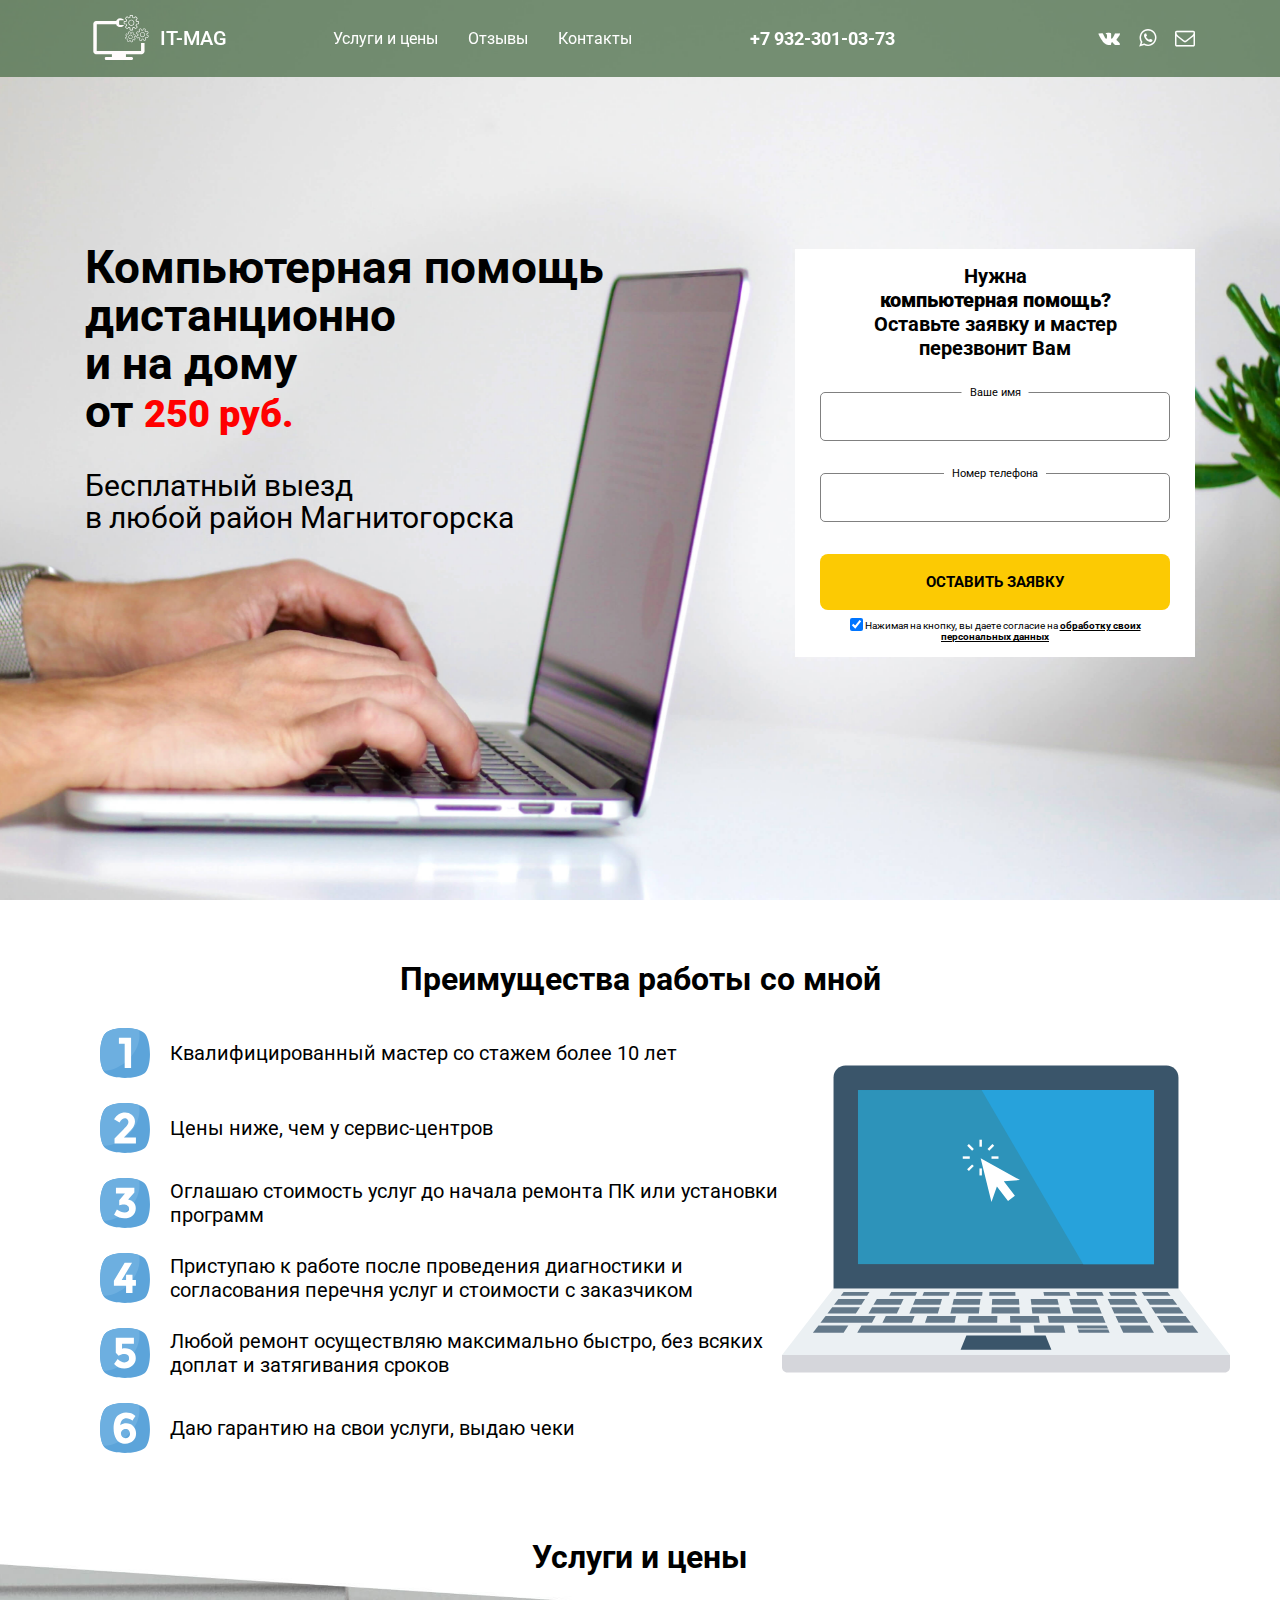
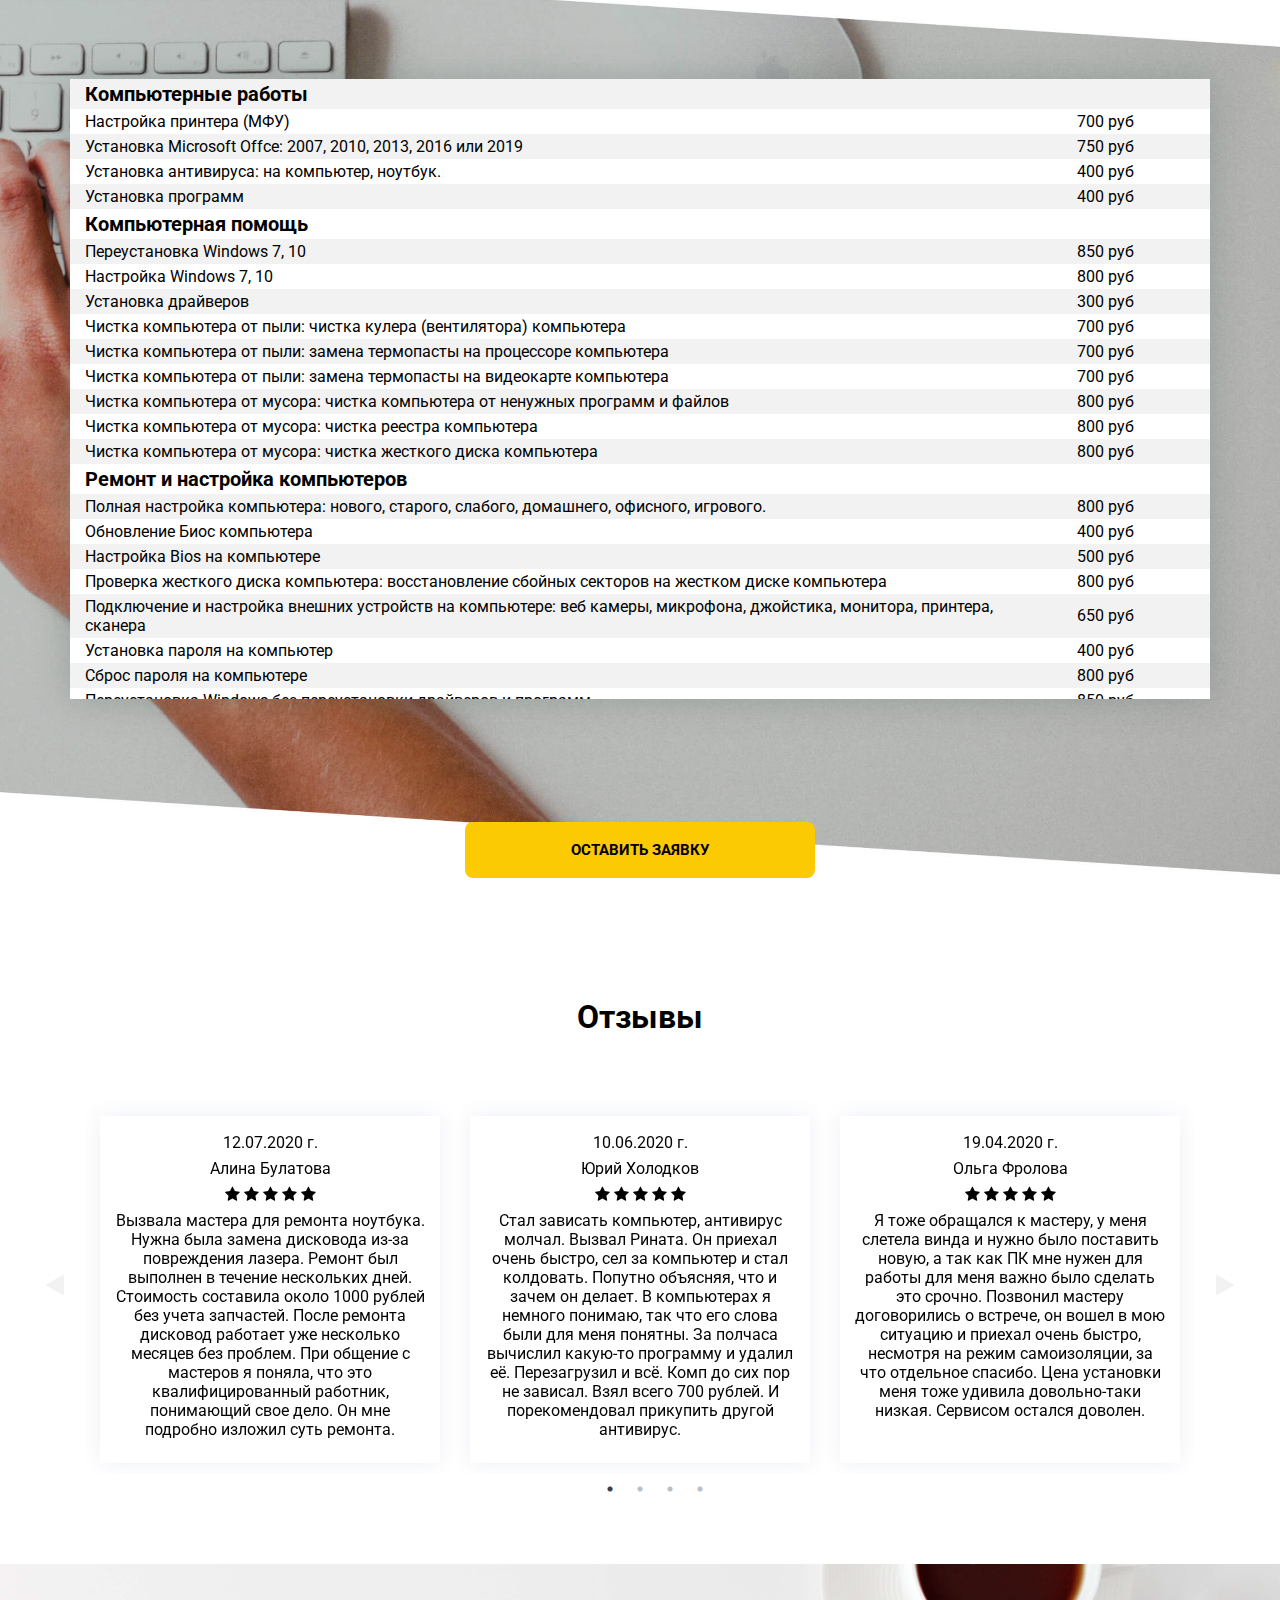
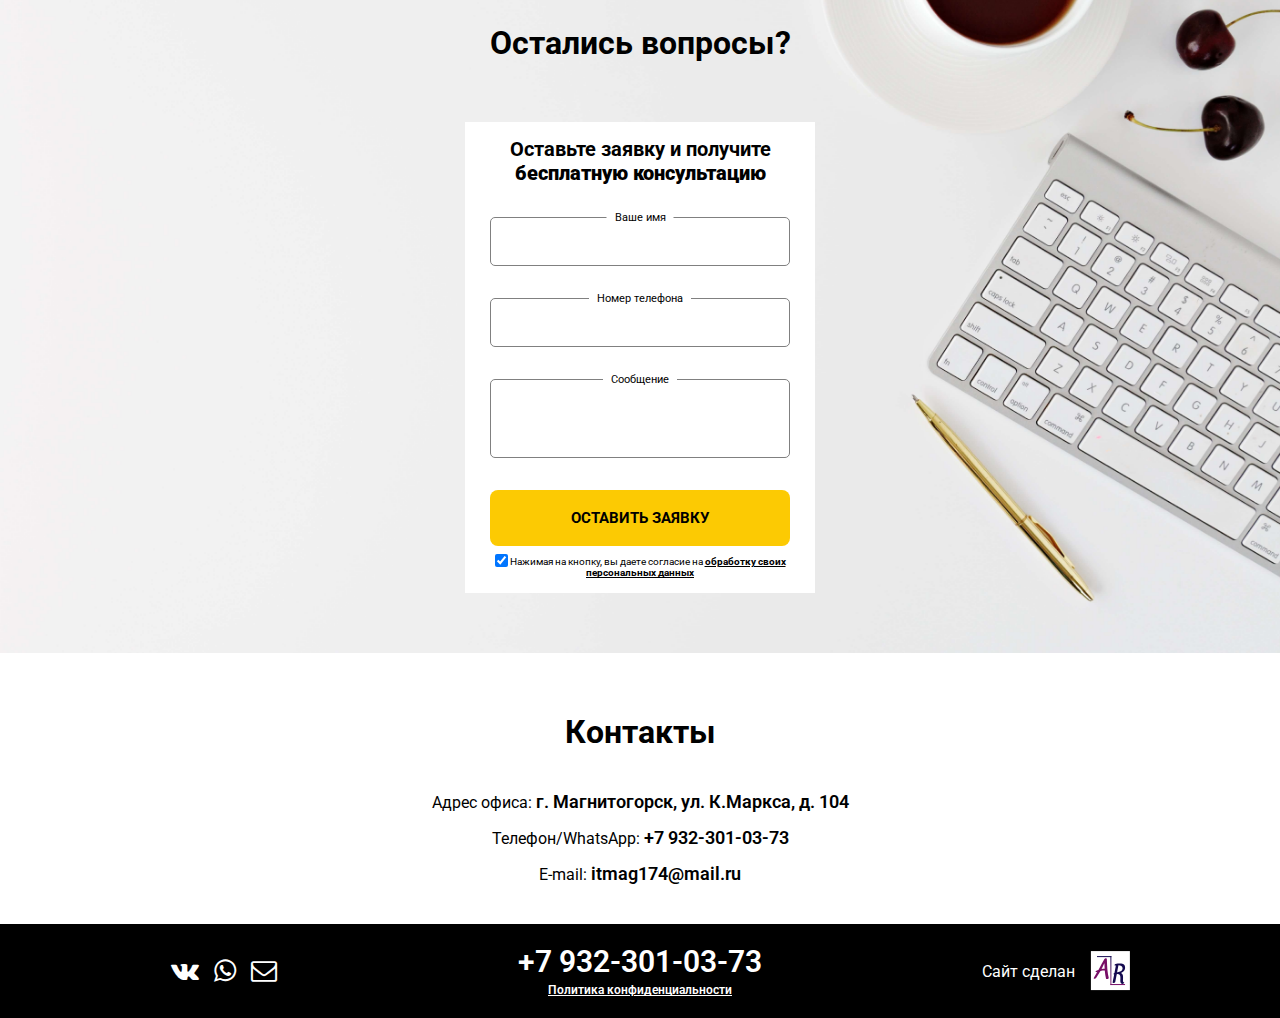
==== commit cc897619: "Add files via upload" ====
--- a/index.html
+++ b/index.html
@@ -3,6 +3,7 @@
 	<head>
 		<meta charset="UTF-8">
 		<title>CoffeeMe</title>
+		<meta name="viewport" content="width=device-width, initial-scale=1">
 		<link rel="stylesheet" type="text/css" href="css/bootstrap-grid.min.css">
 		<link rel="stylesheet" type="text/css" href="css/style.css">
 		<link href="https://fonts.googleapis.com/css2?family=Open+Sans:ital,wght@0,300;0,400;0,700;1,300&display=swap" rel="stylesheet">
@@ -15,29 +16,36 @@
 			<nav>
 				<div class="container nav-container">
 					<div class="row">
-						<div class="col-xl-2">
+						<div class="col-xl-2 col-lg-3 col-md-3 col-sm-3 col-3 logotip">
 							<div class="logo">
 								<img src="img/logo.svg" alt="">
 								<div class="logo-text">IT-MAG</div>
 							</div>
 						</div>
-						<div class="col-xl-5 navigation">
+						<div class="col-xl-5 col-lg-4 col-md-4 navigation">
 							<div class="nav">
 								<ul>
-									<li><a href="#">Услуги и цены</a></li>
+									<li><a href="#">Услуги&nbsp;и&nbsp;цены</a></li>
 									<li><a href="#">Отзывы</a></li>
 									<li><a href="#">Контакты</a></li>
 								</ul>
 							</div>
 						</div>
-						<div class="col-xl-3 phone">
+						<div class="col-xl-3 col-lg-3 col-md-3 col-sm-4 col-7 phone">
 							<a href="tel:89639030887">+7 932-301-03-73</a>
 						</div>
-						<div class="col-xl-2 icons">
+						<div class="col-xl-2 col-lg-2 col-md-2 col-sm-3 icons">
 							<div class="icons-nav">
 								<i class="fa fa-vk" aria-hidden="true"></i>
 								<i class="fa fa-whatsapp" aria-hidden="true"></i>
 								<i class="fa fa-envelope-o" aria-hidden="true"></i>
+							</div>
+						</div>
+						<div class="col-sm-2 col-2 header-burger">
+							<div class="burger">
+								<span id="burger1"></span>
+								<span id="burger2"></span>
+								<span id="burger3"></span>
 							</div>
 						</div>
 					</div>
@@ -46,12 +54,37 @@
 			<!--Конец навигации-->
 			<!--Главный экран-->
 			<div class="container offer-container">
-				<div class="row offer-row justify-content-between">
-					<div class="col-xl-6 offer">
+				<div class="hero">
+					<div class="offer">
 						<h1>Компьютерная помощь<br>дистанционно<br>и на дому<br>от <span>250 руб.</span></h1>
 						<p class="main-subtitle">Бесплатный выезд<br>в любой район Магнитогорска</p>
 					</div>
-					<div class="col-xl-4">
+					<div class="form-wrapper">
+						<div class="main-form hero-form">
+							<h3 class="main-form-text">Нужна<br><b>компьютерная помощь?</b><br>Оставьте заявку и мастер перезвонит Вам</h3>
+							<form class="form" action="mailer/smart.php" method="POST">
+								<label for="#">Ваше имя</label>
+								<input name="user_name" class="form-input" type="text">
+								<label for="#">Номер телефона</label>
+								<input name="user_phone" class="form-input" type="text">
+								<button class="main-form-btn button" type="submit">Оставить заявку</button>
+								<p class="checkboxp"><input type="checkbox" class="form-checkbox" id="input_3_1002" name="q3_myProducts3[][id]" value="1002" checked>
+									Нажимая на кнопку, вы даете согласие на <a href="#">обработку своих персональных данных</a></p>
+								</form>
+							</div>
+						</div>
+					</div>
+				</div>
+
+
+
+<!-- <div class="container offer-container">
+				<div class="row offer-row">
+					<div class="col-xl-6 col-lg-6 col-md-6 col-sm-12 offer">
+						<h1>Компьютерная помощь<br>дистанционно<br>и на дому<br>от <span>250 руб.</span></h1>
+						<p class="main-subtitle">Бесплатный выезд<br>в любой район Магнитогорска</p>
+					</div>
+					<div class="col-xl-4 offset-xl-2 col-lg-5 col-md-5 col-sm-6 offset-sm-3">
 						<div class="main-form">
 							<h3 class="main-form-text">Нужна<br><b>компьютерная помощь?</b><br>Оставьте заявку и мастер перезвонит Вам</h3>
 							<form class="form" action="mailer/smart.php" method="POST">
@@ -66,9 +99,23 @@
 							</div>
 						</div>
 					</div>
+				</div> -->
+
+				<!--Конец главного экрана-->
+				<div class="burger-menu">
+					<div class="container burger-menu-container">
+						<div class="burger-menu__button">
+							<span id="burger4"></span>
+							<span id="burger5"></span>
+						</div>
+						<ul>
+							<li><a href="#">Услуги и цены</a></li>
+							<li><a href="#">Отзывы</a></li>
+							<li><a href="#">Контакты</a></li>
+						</ul>
+					</div>
 				</div>
-				<!--Конец главного экрана-->
-			</header>
+			</header>	
 			<main>
 				<section class="advantages">
 					<div class="container advantages-container">
@@ -200,7 +247,7 @@
 							</div>
 						</div>
 						<div class="row">
-							<div class="col-xl-4 offset-xl-4">
+							<div class="col-xl-4 offset-xl-4 col-lg-4 offset-lg-4 col-md-4 offset-md-4 col-sm-6 offset-sm-3">
 								<button class="button main-form-btn price-btn popup-btn header-btn" data-toggle="modal">Оставить заявку</button>
 							</div>
 						</div>
@@ -284,7 +331,7 @@
 							</div>
 						</div>
 						<div class="row">
-							<div class="col-xl-4 offset-xl-4">
+							<div class="col-xl-4 offset-xl-4 col-lg-6 offset-lg-3 col-md-6 offset-md-3 col-sm-6 offset-sm-3">
 								
 								<div class="main-form">
 									<h3 class="main-form-text">Оставьте заявку и получите <b>бесплатную консультацию</b></h3>
@@ -307,37 +354,34 @@
 					<section class="contacts">
 						<div class="container contacts-container">
 							<div class="row">
-								<div class="col-xl-6 contact-adress">
+								<div class="col-xl-12 contact-adress">
 									<h2>Контакты</h2>
-									<p><span class="fix-width">Адрес офиса:</span> <span>г. Магнитогорск, ул. Суворова, д. 114</span></p>
-									<p><span class="fix-width">Телефон/WhatsApp:</span> <span><a href="tel:89639030887">+7 932-301-03-73</a></span></p>
-									<p><span class="fix-width">E-mail:</span> <span><a href="mailto:itmag174@mail.ru" class="mail">itmag174@mail.ru</a></span></p>
-									
-								</div>
-								<!--Это карта-->
-								<div class="col-xl-6">
-									<script type="text/javascript" charset="utf-8" async src="https://api-maps.yandex.ru/services/constructor/1.0/js/?um=constructor%3A4d243761270c7608cfa9e5f5319b89bcc0461657bd9edbbc0c3789c8e1e14612&amp;width=100%25&amp;height=399&amp;lang=ru_RU&amp;scroll=false"></script>
-								</div>
-							</div>
-						</div>
+									<p>Адрес офиса: <span>г. Магнитогорск, ул. К.Маркса, д. 104</span></p>
+									<p>Телефон/WhatsApp: <span><a href="tel:89639030887">+7 932-301-03-73</a></span></p>
+									<p>E-mail: <span><a href="mailto:itmag174@mail.ru" class="mail">itmag174@mail.ru</a></span></p>									
+								</div>
+								</div>
+								<!--Это карта-->								
+						</div>
+						<script type="text/javascript" charset="utf-8" async src="https://api-maps.yandex.ru/services/constructor/1.0/js/?um=constructor%3A4d243761270c7608cfa9e5f5319b89bcc0461657bd9edbbc0c3789c8e1e14612&amp;width=100%25&amp;height=399&amp;lang=ru_RU&amp;scroll=false"></script>
 					</section>
 				</main>
 				<footer>
 					<div class="container footer-container">
 						<div class="row footer-row">
-							<div class="col-xl-3">
+							<div class="col-xl-3 col-lg-3 col-md-3 col-sm-3 col-12 justify-content-center icons-foot">
 								<div class="icons-footer">
 									<i class="fa fa-vk" aria-hidden="true"></i>
 									<i class="fa fa-whatsapp" aria-hidden="true"></i>
 									<i class="fa fa-envelope-o" aria-hidden="true"></i>
 								</div>
 							</div>
-							<div class="col-xl-6 phone-footer">
+							<div class="col-xl-6 col-lg-6 col-md-6 col-sm-6 col-12 justify-content-center phone-footer">
 								<a href="tel:89639030887">+7 932-301-03-73</a>
-								<p>Политика конфидинциальности</p>
-							</div>
-							<div class="col-xl-3 developer">
-								<p>Сайт сделан</p>
+								<p><a href="#" id="policy">Политика конфиденциальности</a></p>
+							</div>
+							<div class="col-xl-3 col-lg-3 col-md-3 col-sm-3 col-12 justify-content-center developer">
+								<p>Сайт&nbsp;сделан</p>
 								<img src="img/ar.svg">
 								
 							</div>
@@ -373,6 +417,7 @@
 							</div>
 						</div>
 					</section>
+					<script src="js/script.js"></script>
 					
 					<!--Подключеам стили слик слайдера-->
 					<script src="https://ajax.googleapis.com/ajax/libs/jquery/1.11.3/jquery.min.js"></script>
@@ -402,7 +447,7 @@
 					dots: true,
 					arrows: true,
 					infinite: true,
-					autoplay: true,
+					autoplay: false,
 					slidesToShow: 3,
 					slidesToScroll: 1,
 					   prevArrow: "<img src='img/l.svg' class='slick-prev slick-arrow custom-arrow-prev' alt='1'>",
--- a/css/style.css
+++ b/css/style.css
@@ -6,6 +6,7 @@
 @import url(footer.css);
 @import url(contacts.css);
 @import url(popup.css);
+@import url(media.css);
 
 * {
 	font-family: 'Roboto', sans-serif;
@@ -33,7 +34,16 @@
 	max-width: 100%;
 	padding: 15px 25px;
 }
+.hero-form {
+	width: 400px;
+
 	/*Заголовок формы*/
+}
+.form-wrapper {
+	    width: 50%;
+    display: flex;
+    justify-content: flex-end;
+}
 .main-form-text {
 	margin-bottom: 2rem;
 	font-size: 20px;
@@ -63,7 +73,7 @@
 /*Подписи к полям*/
 label {
 	position: absolute;
-	left: 50%;
+
 	transform: translateX(-50%) translateY(-50%);
 	background-color: #fff;
 	padding: 0.5rem;
@@ -92,4 +102,7 @@
 .button:hover {
   cursor: pointer;
   background-color: #e3a103;
+}
+textarea {
+	resize: none;
 }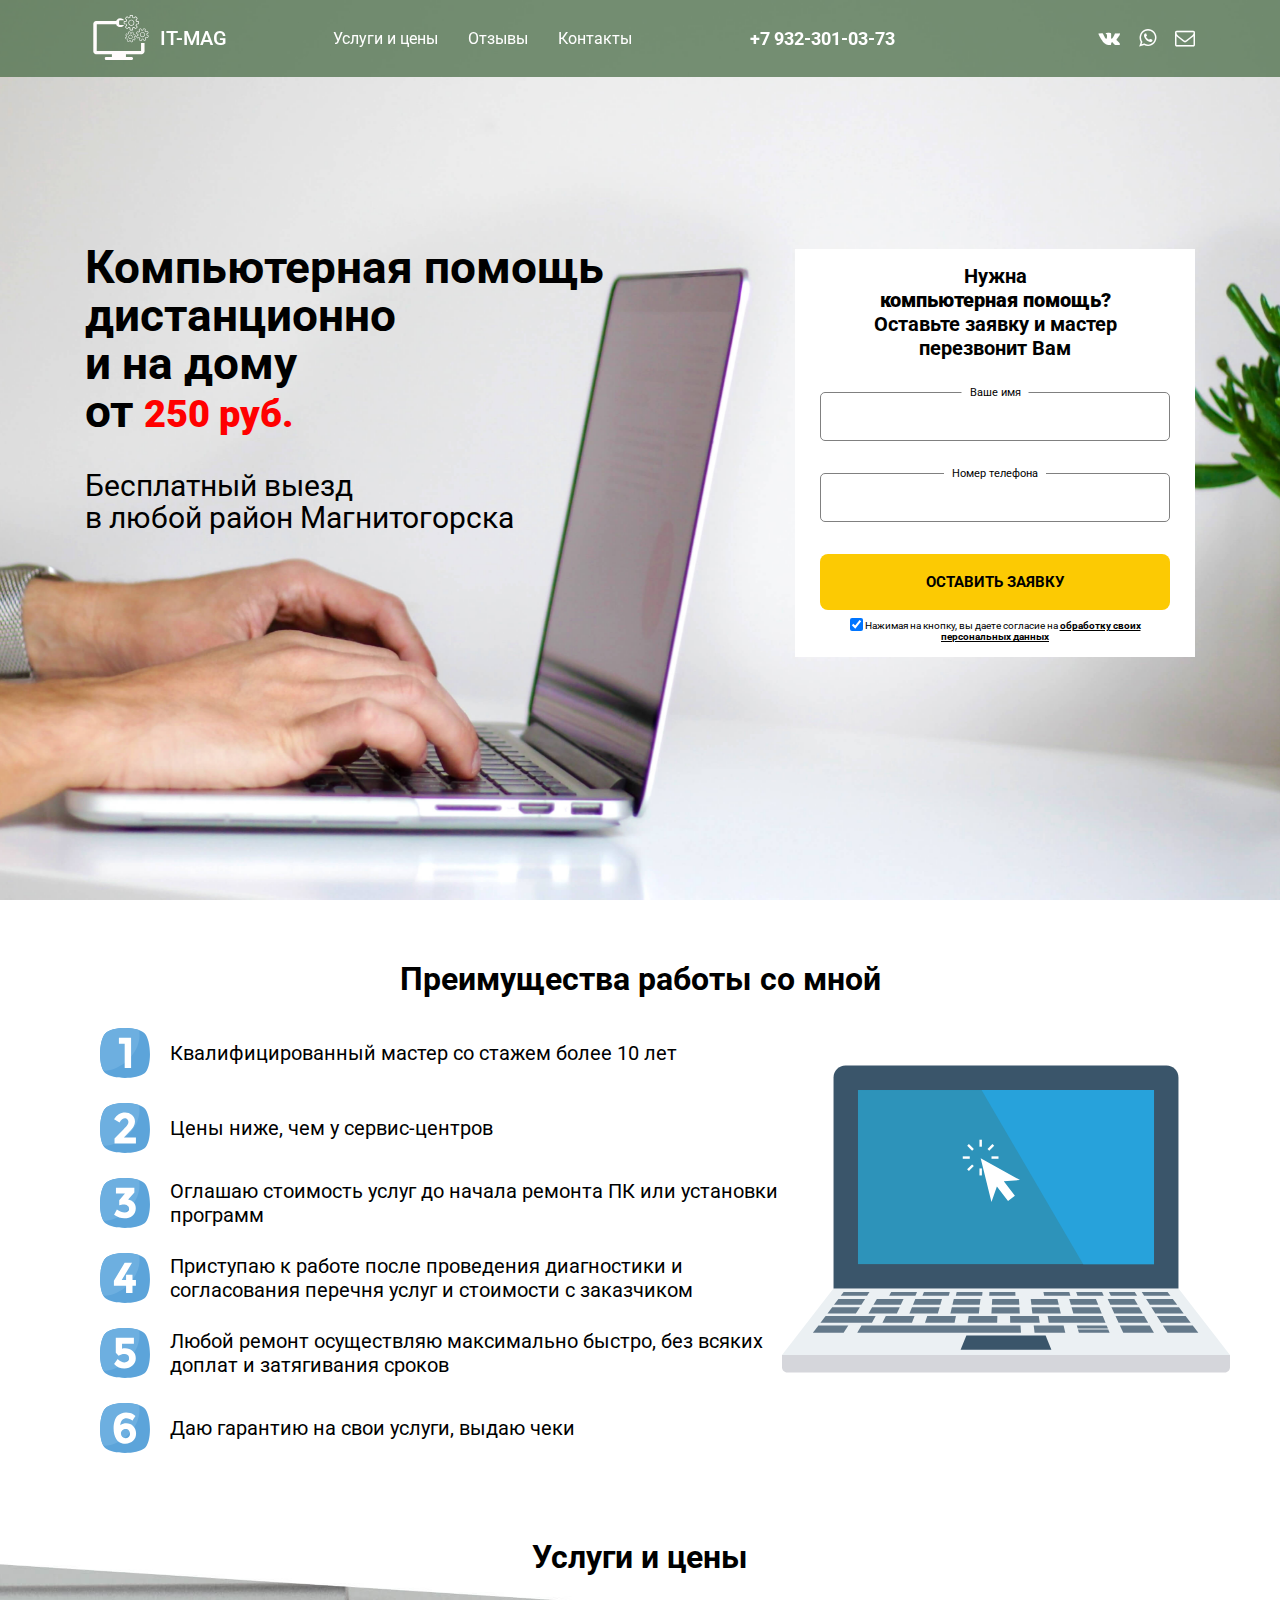
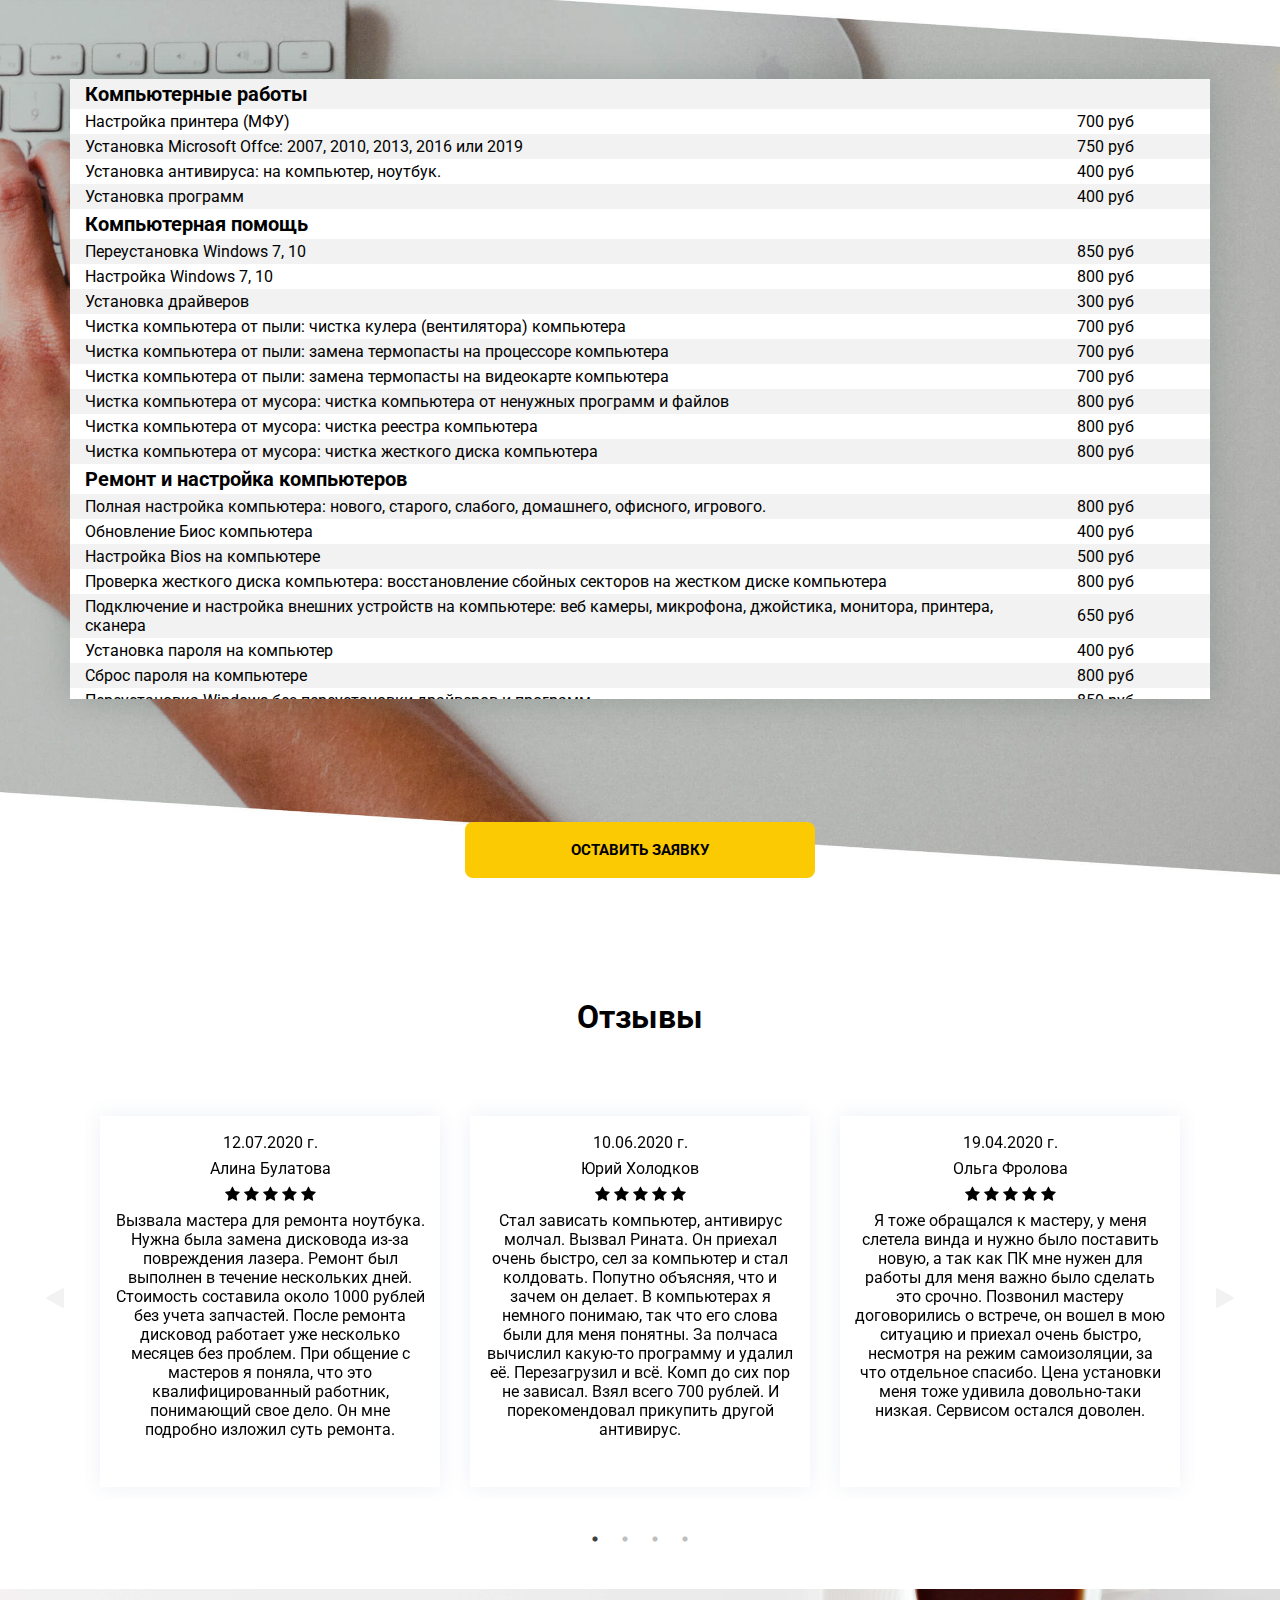
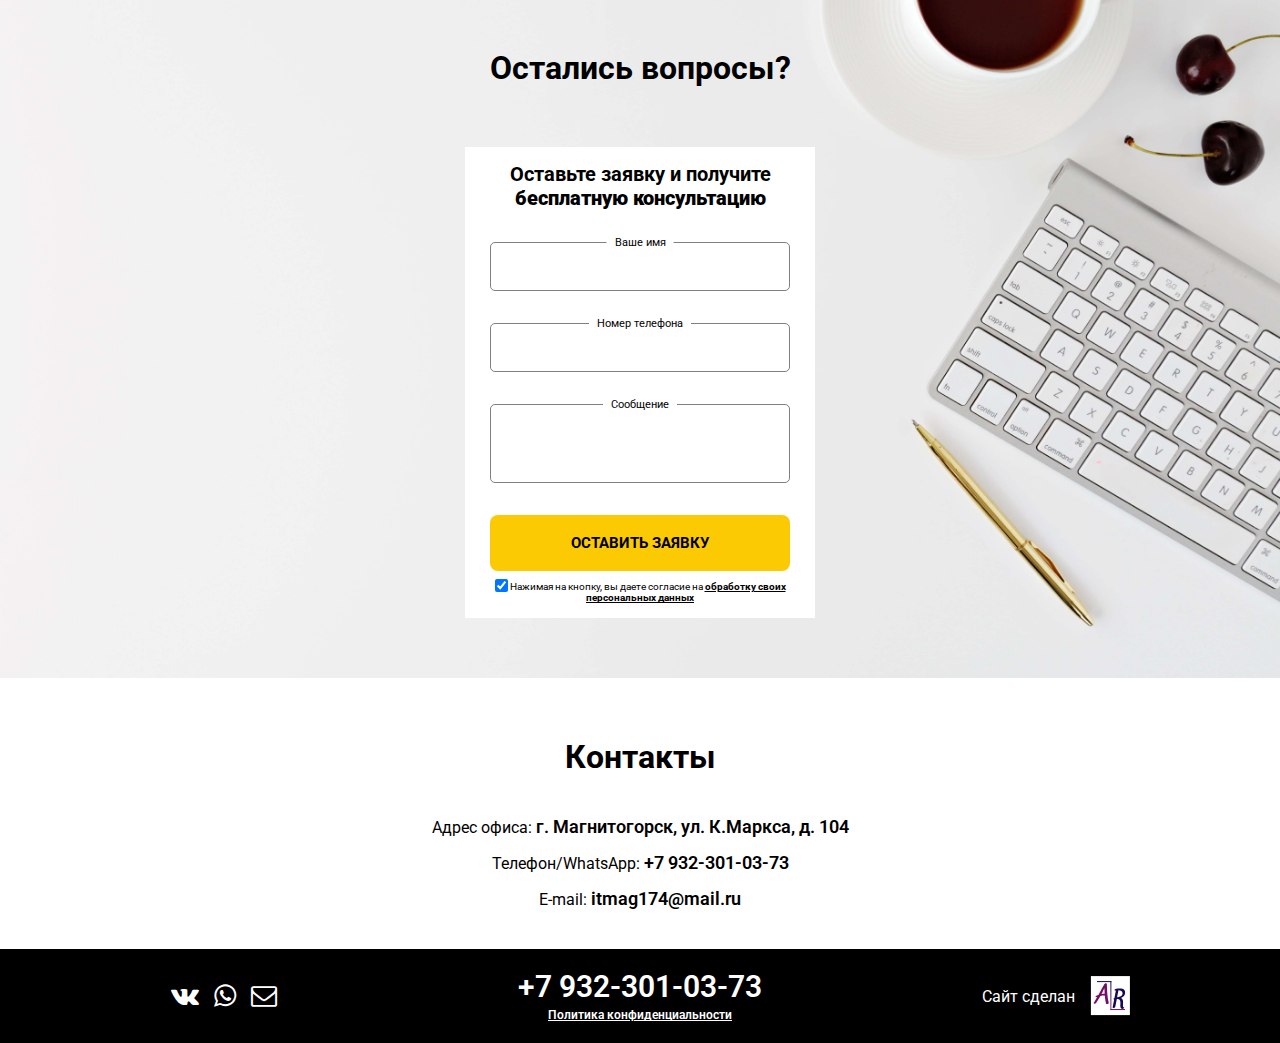
==== commit 5f4724e0: "Add files via upload" ====
--- a/index.html
+++ b/index.html
@@ -447,7 +447,7 @@
 					dots: true,
 					arrows: true,
 					infinite: true,
-					autoplay: false,
+					autoplay: true,
 					slidesToShow: 3,
 					slidesToScroll: 1,
 					   prevArrow: "<img src='img/l.svg' class='slick-prev slick-arrow custom-arrow-prev' alt='1'>",
--- a/css/style.css
+++ b/css/style.css
@@ -105,4 +105,7 @@
 }
 textarea {
 	resize: none;
-}+}
+
+.slick-dots {
+    position: inherit !important;}